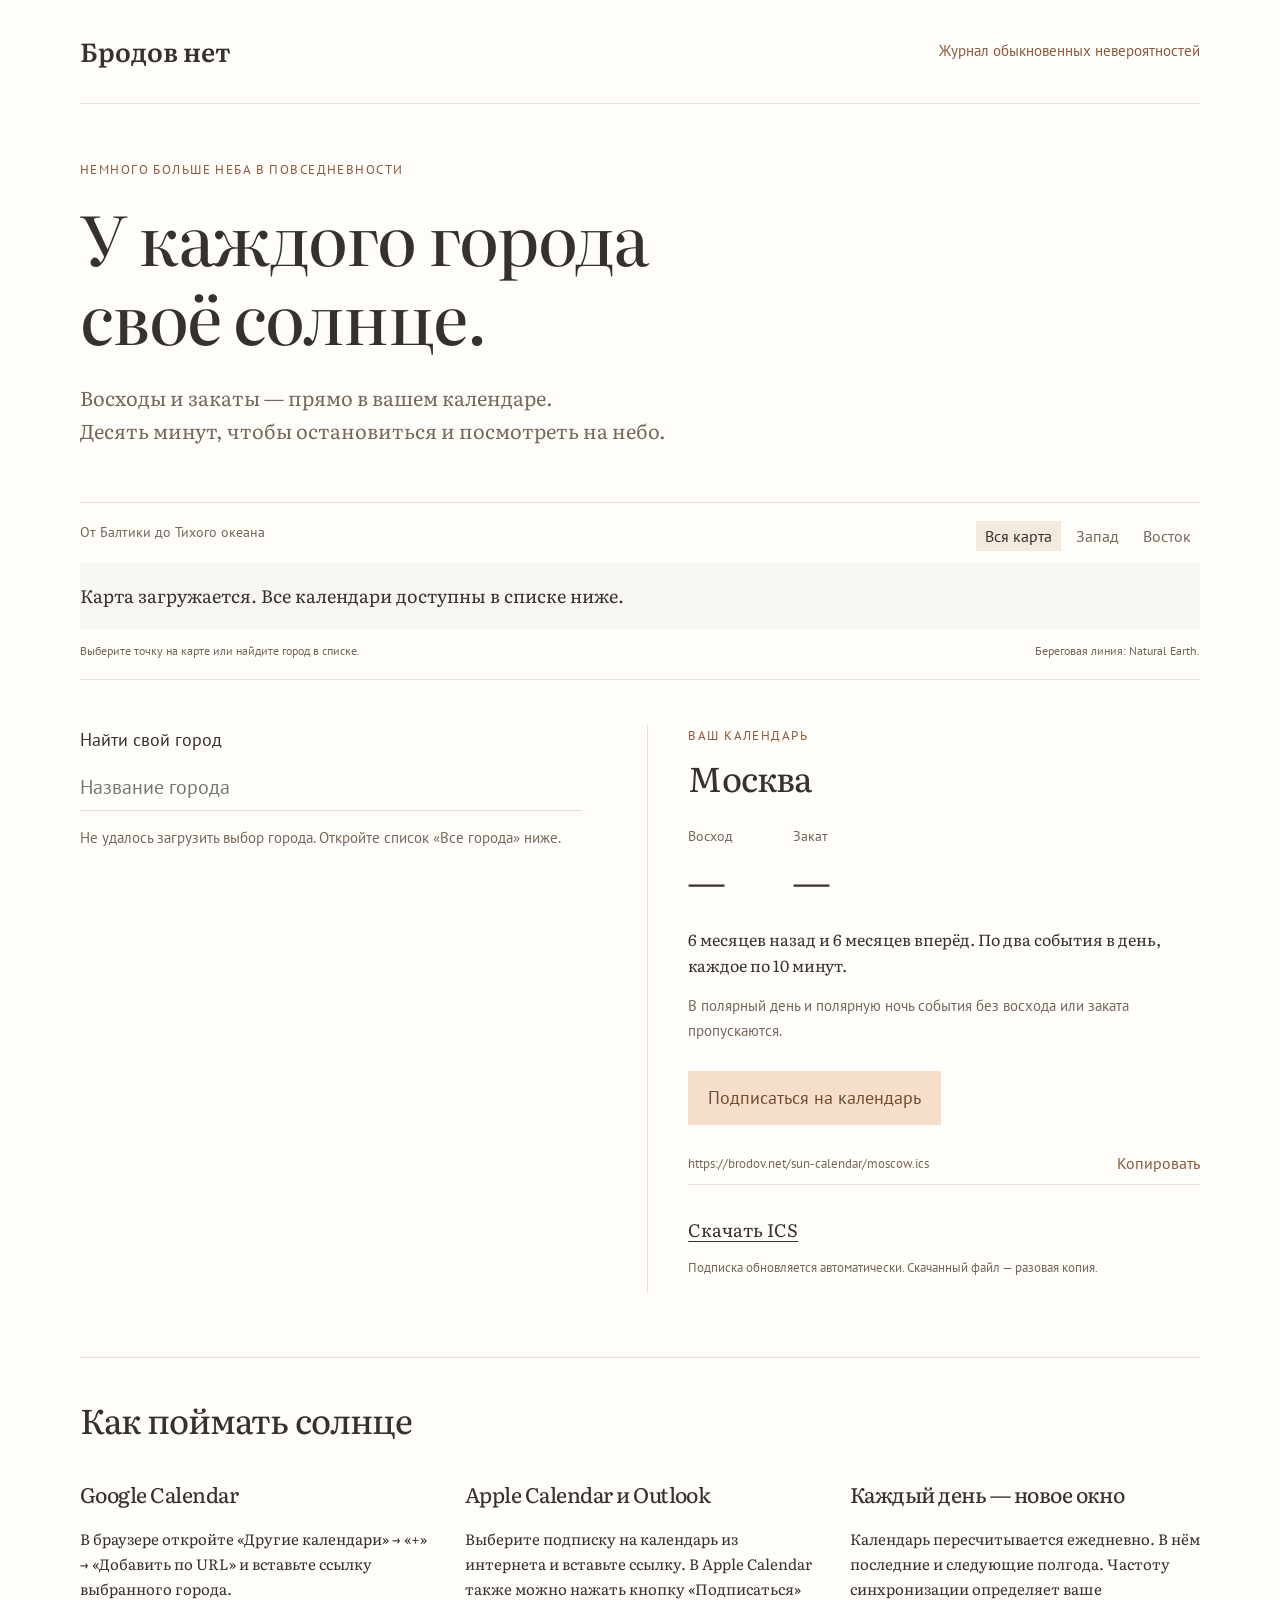
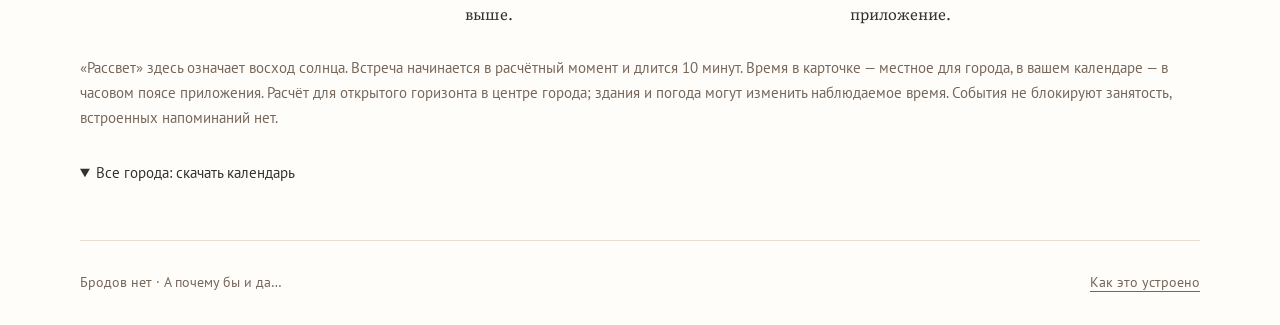
==== web/index.html @ de48b064 "Support unindexed site previews and PNG social cards" ====
<!doctype html>
<html lang="ru">
<head>
<meta charset="utf-8"><meta name="viewport" content="width=device-width,initial-scale=1">
<title>Восходы и закаты — Бродов нет</title>
<meta name="description" content="Календари восходов и закатов для городов России. Выберите город на карте и добавьте события по 10 минут в свой календарь.">
<link rel="canonical" href="https://brodov.net/sun-calendar/">
<meta property="og:title" content="Восходы и закаты — Бродов нет"><meta property="og:description" content="Солнце в вашем календаре: 6 месяцев назад и 6 вперёд."><meta property="og:url" content="https://brodov.net/sun-calendar/"><meta property="og:image" content="https://brodov.net/sun-calendar/social.png"><meta name="twitter:card" content="summary"><meta name="twitter:image" content="https://brodov.net/sun-calendar/social.png">
<link rel="stylesheet" href="style.css"><script src="app.js" defer></script>
</head>
<body><a class="skip" href="#cities">К выбору города</a><div class="page">
<header><a class="brand" href="https://brodov.net/">Бродов нет</a><span>Журнал обыкновенных невероятностей</span></header>
<main><section class="intro"><div class="eyebrow">Немного больше неба в повседневности</div><h1>У каждого города<br>своё солнце.</h1><p>Восходы и закаты — прямо в вашем календаре.<br>Десять минут, чтобы остановиться и посмотреть на небо.</p></section>
<section class="atlas" aria-label="Выбор города на карте"><div class="map-heading"><span>От Балтики до Тихого океана</span><div class="map-tabs" role="group" aria-label="Область карты"><button data-view="all" aria-pressed="true">Вся карта</button><button data-view="west" aria-pressed="false">Запад</button><button data-view="east" aria-pressed="false">Восток</button></div></div><div id="map" class="map"><p>Карта загружается. Все календари доступны в списке ниже.</p></div><p class="map-note">Выберите точку на карте или найдите город в списке. <span>Береговая линия: Natural Earth.</span></p></section>
<div class="workspace"><section id="cities" class="cities"><label for="search">Найти свой город</label><input id="search" type="search" placeholder="Название города" autocomplete="off"><p id="count" class="muted">Городов: {{CITY_COUNT}}</p><div id="city-list" class="city-list" role="group" aria-label="Города"></div><p id="empty" hidden>Такого города пока нет. Попробуйте другое название.</p></section>
<section class="selection" aria-labelledby="city-title"><div class="eyebrow">Ваш календарь</div><h2 id="city-title">Москва</h2><p id="timezone" class="muted"></p><div class="sun-times"><div><span>Восход</span><strong id="rise">—</strong></div><div><span>Закат</span><strong id="set">—</strong></div></div><p id="today" class="muted"></p><p id="period">6 месяцев назад и 6 месяцев вперёд. По два события в день, каждое по 10 минут.</p><p id="polar" class="muted">В полярный день и полярную ночь события без восхода или заката пропускаются.</p><a id="subscribe" class="primary" href="webcal://brodov.net/sun-calendar/moscow.ics">Подписаться на календарь</a><div class="url-row"><label class="sr-only" for="calendar-url">Ссылка на календарь</label><input id="calendar-url" readonly value="https://brodov.net/sun-calendar/moscow.ics"><button id="copy" type="button">Копировать</button></div><p id="copy-status" role="status"></p><a id="download" href="moscow.ics" download>Скачать ICS</a><p class="muted small">Подписка обновляется автоматически. Скачанный файл — разовая копия.</p></section></div>
<section class="details"><h2>Как поймать солнце</h2><div class="instructions"><div><h3>Google Calendar</h3><p>В браузере откройте «Другие календари» → «+» → «Добавить по URL» и вставьте ссылку выбранного города.</p></div><div><h3>Apple Calendar и Outlook</h3><p>Выберите подписку на календарь из интернета и вставьте ссылку. В Apple Calendar также можно нажать кнопку «Подписаться» выше.</p></div><div><h3>Каждый день — новое окно</h3><p>Календарь пересчитывается ежедневно. В нём последние и следующие полгода. Частоту синхронизации определяет ваше приложение.</p></div></div><p class="muted">«Рассвет» здесь означает восход солнца. Встреча начинается в расчётный момент и длится 10 минут. Время в карточке — местное для города, в вашем календаре — в часовом поясе приложения. Расчёт для открытого горизонта в центре города; здания и погода могут изменить наблюдаемое время. События не блокируют занятость, встроенных напоминаний нет.</p></section>
<details class="all-links"><summary>Все города: скачать календарь</summary><ul><!-- CITY_LINKS --></ul></details>
</main><footer><span>Бродов нет · А почему бы и да…</span><a href="https://github.com/samael500/sun-calendar">Как это устроено</a></footer></div></body></html>
---- web/style.css ----
@font-face{font-family:Literata;src:url('fonts/literata.woff2') format('woff2');font-weight:200 900;font-display:swap}@font-face{font-family:'PT Sans';src:url('fonts/pt-sans.woff2') format('woff2');font-display:swap}
:root{--paper:#fffdf9;--ink:#35312f;--muted:#77675b;--line:#e9ded3;--accent:#8b593d}*{box-sizing:border-box}body{margin:0;background:var(--paper);color:var(--ink);font:18px/1.65 Literata,Georgia,serif}a{color:inherit;text-underline-offset:4px}button,input{font:16px 'PT Sans',sans-serif}button,a,input{touch-action:manipulation}button{cursor:pointer}a:focus-visible,button:focus-visible,input:focus-visible,[tabindex]:focus-visible{outline:2px solid var(--accent);outline-offset:4px}.page{max-width:1200px;margin:auto;padding:0 40px}header,footer{display:flex;justify-content:space-between;align-items:center;gap:16px;padding:30px 0;border-bottom:1px solid var(--line)}header span,footer,.eyebrow,.muted,.map-heading,.map-note,label,.city-list,.sun-times,.primary,.url-row,.small,.all-links{font-family:'PT Sans',sans-serif}.brand{text-decoration:none;font-size:26px;font-weight:600}header span{color:var(--accent);font-size:15px}.intro{padding:55px 0 35px}.eyebrow{font-size:13px;letter-spacing:.11em;text-transform:uppercase;color:var(--accent)}h1,h2,h3{font-weight:450;line-height:1.16;letter-spacing:-.025em}h1{font-size:clamp(40px,6vw,68px);margin:18px 0 25px}h2{font-size:34px;margin:12px 0 22px}h3{font-size:21px}.intro p{color:var(--muted);font-size:20px}.atlas{border-top:1px solid var(--line);border-bottom:1px solid var(--line);padding:18px 0}.map-heading{display:flex;justify-content:space-between;gap:15px;color:var(--muted);font-size:14px}.map-tabs{display:flex;gap:6px}.map-tabs button{border:0;background:transparent;padding:5px 9px;color:var(--muted)}.map-tabs button[aria-pressed=true]{background:#f4e9df;color:var(--ink)}.map{margin:12px 0;overflow:hidden;background:#f8f6f0}.map svg{display:block;width:100%;height:auto;max-height:430px}.land{fill:#e9e4d9;stroke:#d2c8ba;stroke-width:.6;vector-effect:non-scaling-stroke}.marker{cursor:pointer}.marker .hit{fill:transparent;stroke:none}.marker .dot{fill:#9f7657;stroke:var(--paper);stroke-width:1.5;vector-effect:non-scaling-stroke}.marker[aria-pressed=true] .dot{fill:#563921;stroke:#dcae79;stroke-width:3}.marker:hover .dot,.marker:focus .dot{fill:#35312f}.map-label{font:12px 'PT Sans',sans-serif;fill:#65584d;paint-order:stroke;stroke:#f8f6f0;stroke-width:3;pointer-events:none}.map-note{display:flex;justify-content:space-between;gap:12px;color:var(--muted);font-size:12px;margin:8px 0 0}.workspace{display:grid;grid-template-columns:1fr 1.1fr;gap:65px;margin:45px 0 65px}.cities label{display:block;margin-bottom:10px}.cities input{background:transparent;border:0;border-bottom:1px solid var(--line);padding:10px 0;width:100%;font-size:20px}.muted{color:var(--muted);font-size:15px}.city-list{max-height:385px;overflow:auto;display:grid;grid-template-columns:1fr 1fr;align-content:start;gap:2px 10px;padding:5px}.city-list button{text-align:left;border:0;background:transparent;padding:9px;color:var(--ink);min-height:42px}.city-list button[aria-pressed=true]{background:#f4e9df;color:#714a32}.selection{border-left:1px solid var(--line);padding-left:40px}.sun-times{display:flex;gap:60px;margin:28px 0 10px}.sun-times span{display:block;color:var(--muted);font-size:14px}.sun-times strong{font-family:Literata,serif;font-size:37px;font-weight:450}#period{font-size:16px}.primary{display:inline-block;background:#f6dfca;color:#714a32;padding:12px 20px;text-decoration:none;margin:12px 0 18px}.url-row{display:flex;border-bottom:1px solid var(--line);gap:8px}.url-row input{width:0;flex:1;border:0;background:transparent;color:var(--muted);font-size:13px;padding:12px 0}.url-row button{background:transparent;border:0;color:var(--accent);padding:8px 0}#copy-status{font:13px 'PT Sans',sans-serif;color:var(--accent);min-height:18px;margin:6px 0}.small{font-size:13px}.details{border-top:1px solid var(--line);padding-top:30px}.instructions{display:grid;grid-template-columns:repeat(3,1fr);gap:35px;font-size:15px}.all-links{margin-top:30px;font-size:15px}.all-links ul{columns:3;padding-left:22px}footer{border-top:1px solid var(--line);border-bottom:0;margin-top:40px;color:var(--muted);font-size:14px}.sr-only,.skip:not(:focus){position:absolute;width:1px;height:1px;padding:0;margin:-1px;overflow:hidden;clip:rect(0,0,0,0);white-space:nowrap}.skip:focus{position:absolute;background:var(--paper);z-index:2}button:hover{color:var(--accent)}[hidden]{display:none!important}@media(max-width:700px){.page{padding:0 22px}header{flex-wrap:wrap;padding:23px 0}header span{font-size:12px}.intro{padding:35px 0 20px}.intro p{font-size:17px}.map-heading,.map-note{flex-direction:column;gap:5px}.workspace{grid-template-columns:1fr;gap:35px;margin-top:30px}.city-list{max-height:210px}.selection{border-left:0;border-top:1px solid var(--line);padding:30px 0 0}.instructions{grid-template-columns:1fr;gap:0}.all-links ul{columns:2}footer{align-items:flex-start;flex-direction:column}.map svg{min-height:220px}.sun-times{gap:50px}}
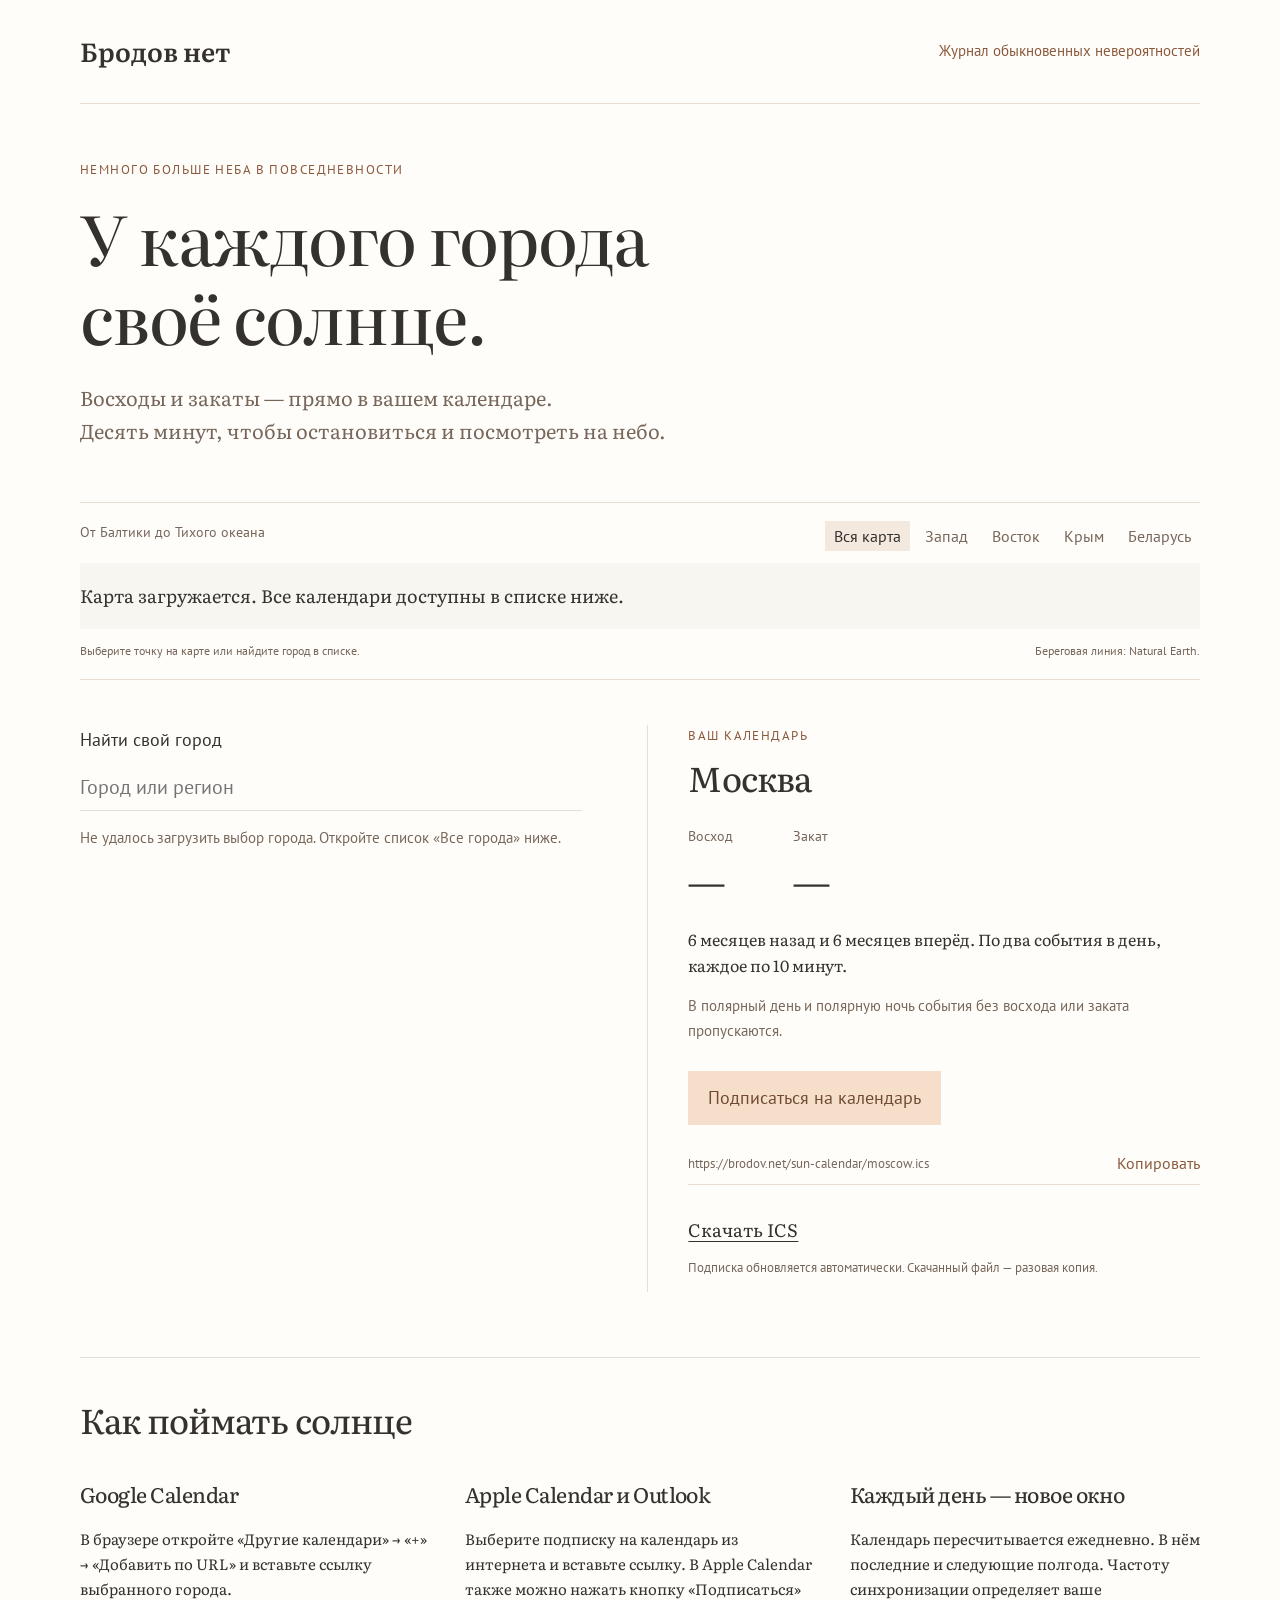
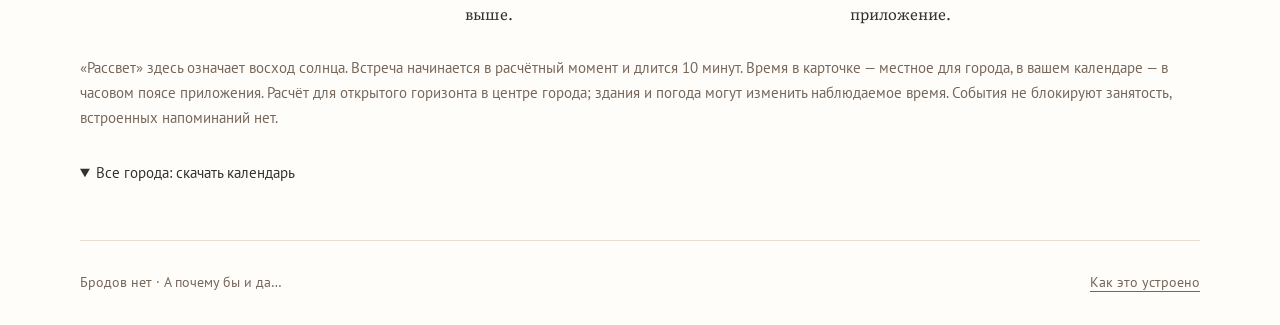
==== commit 1c93d13f: "Add Crimea, Donetsk and Belarus calendars with regional map views" ====
--- a/web/index.html
+++ b/web/index.html
@@ -3,7 +3,7 @@
 <head>
 <meta charset="utf-8"><meta name="viewport" content="width=device-width,initial-scale=1">
 <title>Восходы и закаты — Бродов нет</title>
-<meta name="description" content="Календари восходов и закатов для городов России. Выберите город на карте и добавьте события по 10 минут в свой календарь.">
+<meta name="description" content="Календари восходов и закатов для 74 городов. Выберите город на карте и добавьте события по 10 минут в свой календарь.">
 <link rel="canonical" href="https://brodov.net/sun-calendar/">
 <meta property="og:title" content="Восходы и закаты — Бродов нет"><meta property="og:description" content="Солнце в вашем календаре: 6 месяцев назад и 6 вперёд."><meta property="og:url" content="https://brodov.net/sun-calendar/"><meta property="og:image" content="https://brodov.net/sun-calendar/social.png"><meta name="twitter:card" content="summary"><meta name="twitter:image" content="https://brodov.net/sun-calendar/social.png">
 <link rel="stylesheet" href="style.css"><script src="app.js" defer></script>
@@ -11,8 +11,8 @@
 <body><a class="skip" href="#cities">К выбору города</a><div class="page">
 <header><a class="brand" href="https://brodov.net/">Бродов нет</a><span>Журнал обыкновенных невероятностей</span></header>
 <main><section class="intro"><div class="eyebrow">Немного больше неба в повседневности</div><h1>У каждого города<br>своё солнце.</h1><p>Восходы и закаты — прямо в вашем календаре.<br>Десять минут, чтобы остановиться и посмотреть на небо.</p></section>
-<section class="atlas" aria-label="Выбор города на карте"><div class="map-heading"><span>От Балтики до Тихого океана</span><div class="map-tabs" role="group" aria-label="Область карты"><button data-view="all" aria-pressed="true">Вся карта</button><button data-view="west" aria-pressed="false">Запад</button><button data-view="east" aria-pressed="false">Восток</button></div></div><div id="map" class="map"><p>Карта загружается. Все календари доступны в списке ниже.</p></div><p class="map-note">Выберите точку на карте или найдите город в списке. <span>Береговая линия: Natural Earth.</span></p></section>
-<div class="workspace"><section id="cities" class="cities"><label for="search">Найти свой город</label><input id="search" type="search" placeholder="Название города" autocomplete="off"><p id="count" class="muted">Городов: {{CITY_COUNT}}</p><div id="city-list" class="city-list" role="group" aria-label="Города"></div><p id="empty" hidden>Такого города пока нет. Попробуйте другое название.</p></section>
+<section class="atlas" aria-label="Выбор города на карте"><div class="map-heading"><span>От Балтики до Тихого океана</span><div class="map-tabs" role="group" aria-label="Область карты"><button data-view="all" aria-pressed="true">Вся карта</button><button data-view="west" aria-pressed="false">Запад</button><button data-view="east" aria-pressed="false">Восток</button><button data-view="crimea" aria-pressed="false">Крым</button><button data-view="belarus" aria-pressed="false">Беларусь</button></div></div><div id="map" class="map"><p>Карта загружается. Все календари доступны в списке ниже.</p></div><p class="map-note">Выберите точку на карте или найдите город в списке. <span>Береговая линия: Natural Earth.</span></p></section>
+<div class="workspace"><section id="cities" class="cities"><label for="search">Найти свой город</label><input id="search" type="search" placeholder="Город или регион" autocomplete="off"><p id="count" class="muted">Городов: {{CITY_COUNT}}</p><div id="city-list" class="city-list" role="group" aria-label="Города"></div><p id="empty" hidden>Такого города пока нет. Попробуйте другое название.</p></section>
 <section class="selection" aria-labelledby="city-title"><div class="eyebrow">Ваш календарь</div><h2 id="city-title">Москва</h2><p id="timezone" class="muted"></p><div class="sun-times"><div><span>Восход</span><strong id="rise">—</strong></div><div><span>Закат</span><strong id="set">—</strong></div></div><p id="today" class="muted"></p><p id="period">6 месяцев назад и 6 месяцев вперёд. По два события в день, каждое по 10 минут.</p><p id="polar" class="muted">В полярный день и полярную ночь события без восхода или заката пропускаются.</p><a id="subscribe" class="primary" href="webcal://brodov.net/sun-calendar/moscow.ics">Подписаться на календарь</a><div class="url-row"><label class="sr-only" for="calendar-url">Ссылка на календарь</label><input id="calendar-url" readonly value="https://brodov.net/sun-calendar/moscow.ics"><button id="copy" type="button">Копировать</button></div><p id="copy-status" role="status"></p><a id="download" href="moscow.ics" download>Скачать ICS</a><p class="muted small">Подписка обновляется автоматически. Скачанный файл — разовая копия.</p></section></div>
 <section class="details"><h2>Как поймать солнце</h2><div class="instructions"><div><h3>Google Calendar</h3><p>В браузере откройте «Другие календари» → «+» → «Добавить по URL» и вставьте ссылку выбранного города.</p></div><div><h3>Apple Calendar и Outlook</h3><p>Выберите подписку на календарь из интернета и вставьте ссылку. В Apple Calendar также можно нажать кнопку «Подписаться» выше.</p></div><div><h3>Каждый день — новое окно</h3><p>Календарь пересчитывается ежедневно. В нём последние и следующие полгода. Частоту синхронизации определяет ваше приложение.</p></div></div><p class="muted">«Рассвет» здесь означает восход солнца. Встреча начинается в расчётный момент и длится 10 минут. Время в карточке — местное для города, в вашем календаре — в часовом поясе приложения. Расчёт для открытого горизонта в центре города; здания и погода могут изменить наблюдаемое время. События не блокируют занятость, встроенных напоминаний нет.</p></section>
 <details class="all-links"><summary>Все города: скачать календарь</summary><ul><!-- CITY_LINKS --></ul></details>
--- a/web/style.css
+++ b/web/style.css
@@ -1,2 +1,2 @@
 @font-face{font-family:Literata;src:url('fonts/literata.woff2') format('woff2');font-weight:200 900;font-display:swap}@font-face{font-family:'PT Sans';src:url('fonts/pt-sans.woff2') format('woff2');font-display:swap}
-:root{--paper:#fffdf9;--ink:#35312f;--muted:#77675b;--line:#e9ded3;--accent:#8b593d}*{box-sizing:border-box}body{margin:0;background:var(--paper);color:var(--ink);font:18px/1.65 Literata,Georgia,serif}a{color:inherit;text-underline-offset:4px}button,input{font:16px 'PT Sans',sans-serif}button,a,input{touch-action:manipulation}button{cursor:pointer}a:focus-visible,button:focus-visible,input:focus-visible,[tabindex]:focus-visible{outline:2px solid var(--accent);outline-offset:4px}.page{max-width:1200px;margin:auto;padding:0 40px}header,footer{display:flex;justify-content:space-between;align-items:center;gap:16px;padding:30px 0;border-bottom:1px solid var(--line)}header span,footer,.eyebrow,.muted,.map-heading,.map-note,label,.city-list,.sun-times,.primary,.url-row,.small,.all-links{font-family:'PT Sans',sans-serif}.brand{text-decoration:none;font-size:26px;font-weight:600}header span{color:var(--accent);font-size:15px}.intro{padding:55px 0 35px}.eyebrow{font-size:13px;letter-spacing:.11em;text-transform:uppercase;color:var(--accent)}h1,h2,h3{font-weight:450;line-height:1.16;letter-spacing:-.025em}h1{font-size:clamp(40px,6vw,68px);margin:18px 0 25px}h2{font-size:34px;margin:12px 0 22px}h3{font-size:21px}.intro p{color:var(--muted);font-size:20px}.atlas{border-top:1px solid var(--line);border-bottom:1px solid var(--line);padding:18px 0}.map-heading{display:flex;justify-content:space-between;gap:15px;color:var(--muted);font-size:14px}.map-tabs{display:flex;gap:6px}.map-tabs button{border:0;background:transparent;padding:5px 9px;color:var(--muted)}.map-tabs button[aria-pressed=true]{background:#f4e9df;color:var(--ink)}.map{margin:12px 0;overflow:hidden;background:#f8f6f0}.map svg{display:block;width:100%;height:auto;max-height:430px}.land{fill:#e9e4d9;stroke:#d2c8ba;stroke-width:.6;vector-effect:non-scaling-stroke}.marker{cursor:pointer}.marker .hit{fill:transparent;stroke:none}.marker .dot{fill:#9f7657;stroke:var(--paper);stroke-width:1.5;vector-effect:non-scaling-stroke}.marker[aria-pressed=true] .dot{fill:#563921;stroke:#dcae79;stroke-width:3}.marker:hover .dot,.marker:focus .dot{fill:#35312f}.map-label{font:12px 'PT Sans',sans-serif;fill:#65584d;paint-order:stroke;stroke:#f8f6f0;stroke-width:3;pointer-events:none}.map-note{display:flex;justify-content:space-between;gap:12px;color:var(--muted);font-size:12px;margin:8px 0 0}.workspace{display:grid;grid-template-columns:1fr 1.1fr;gap:65px;margin:45px 0 65px}.cities label{display:block;margin-bottom:10px}.cities input{background:transparent;border:0;border-bottom:1px solid var(--line);padding:10px 0;width:100%;font-size:20px}.muted{color:var(--muted);font-size:15px}.city-list{max-height:385px;overflow:auto;display:grid;grid-template-columns:1fr 1fr;align-content:start;gap:2px 10px;padding:5px}.city-list button{text-align:left;border:0;background:transparent;padding:9px;color:var(--ink);min-height:42px}.city-list button[aria-pressed=true]{background:#f4e9df;color:#714a32}.selection{border-left:1px solid var(--line);padding-left:40px}.sun-times{display:flex;gap:60px;margin:28px 0 10px}.sun-times span{display:block;color:var(--muted);font-size:14px}.sun-times strong{font-family:Literata,serif;font-size:37px;font-weight:450}#period{font-size:16px}.primary{display:inline-block;background:#f6dfca;color:#714a32;padding:12px 20px;text-decoration:none;margin:12px 0 18px}.url-row{display:flex;border-bottom:1px solid var(--line);gap:8px}.url-row input{width:0;flex:1;border:0;background:transparent;color:var(--muted);font-size:13px;padding:12px 0}.url-row button{background:transparent;border:0;color:var(--accent);padding:8px 0}#copy-status{font:13px 'PT Sans',sans-serif;color:var(--accent);min-height:18px;margin:6px 0}.small{font-size:13px}.details{border-top:1px solid var(--line);padding-top:30px}.instructions{display:grid;grid-template-columns:repeat(3,1fr);gap:35px;font-size:15px}.all-links{margin-top:30px;font-size:15px}.all-links ul{columns:3;padding-left:22px}footer{border-top:1px solid var(--line);border-bottom:0;margin-top:40px;color:var(--muted);font-size:14px}.sr-only,.skip:not(:focus){position:absolute;width:1px;height:1px;padding:0;margin:-1px;overflow:hidden;clip:rect(0,0,0,0);white-space:nowrap}.skip:focus{position:absolute;background:var(--paper);z-index:2}button:hover{color:var(--accent)}[hidden]{display:none!important}@media(max-width:700px){.page{padding:0 22px}header{flex-wrap:wrap;padding:23px 0}header span{font-size:12px}.intro{padding:35px 0 20px}.intro p{font-size:17px}.map-heading,.map-note{flex-direction:column;gap:5px}.workspace{grid-template-columns:1fr;gap:35px;margin-top:30px}.city-list{max-height:210px}.selection{border-left:0;border-top:1px solid var(--line);padding:30px 0 0}.instructions{grid-template-columns:1fr;gap:0}.all-links ul{columns:2}footer{align-items:flex-start;flex-direction:column}.map svg{min-height:220px}.sun-times{gap:50px}}
+:root{--paper:#fffdf9;--ink:#35312f;--muted:#77675b;--line:#e9ded3;--accent:#8b593d}*{box-sizing:border-box}body{margin:0;background:var(--paper);color:var(--ink);font:18px/1.65 Literata,Georgia,serif}a{color:inherit;text-underline-offset:4px}button,input{font:16px 'PT Sans',sans-serif}button,a,input{touch-action:manipulation}button{cursor:pointer}a:focus-visible,button:focus-visible,input:focus-visible,[tabindex]:focus-visible{outline:2px solid var(--accent);outline-offset:4px}.page{max-width:1200px;margin:auto;padding:0 40px}header,footer{display:flex;justify-content:space-between;align-items:center;gap:16px;padding:30px 0;border-bottom:1px solid var(--line)}header span,footer,.eyebrow,.muted,.map-heading,.map-note,label,.city-list,.sun-times,.primary,.url-row,.small,.all-links{font-family:'PT Sans',sans-serif}.brand{text-decoration:none;font-size:26px;font-weight:600}header span{color:var(--accent);font-size:15px}.intro{padding:55px 0 35px}.eyebrow{font-size:13px;letter-spacing:.11em;text-transform:uppercase;color:var(--accent)}h1,h2,h3{font-weight:450;line-height:1.16;letter-spacing:-.025em}h1{font-size:clamp(40px,6vw,68px);margin:18px 0 25px}h2{font-size:34px;margin:12px 0 22px}h3{font-size:21px}.intro p{color:var(--muted);font-size:20px}.atlas{border-top:1px solid var(--line);border-bottom:1px solid var(--line);padding:18px 0}.map-heading{display:flex;justify-content:space-between;gap:15px;color:var(--muted);font-size:14px}.map-tabs{display:flex;flex-wrap:wrap;gap:6px}.map-tabs button{border:0;background:transparent;padding:5px 9px;color:var(--muted)}.map-tabs button[aria-pressed=true]{background:#f4e9df;color:var(--ink)}.map{margin:12px 0;overflow:hidden;background:#f8f6f0}.map svg{display:block;width:100%;height:auto;max-height:430px}.land{fill:#e9e4d9;stroke:#d2c8ba;stroke-width:.6;vector-effect:non-scaling-stroke}.marker{cursor:pointer}.marker .hit{fill:transparent;stroke:none}.marker .dot{fill:#9f7657;stroke:var(--paper);stroke-width:1.5;vector-effect:non-scaling-stroke}.marker[aria-pressed=true] .dot{fill:#563921;stroke:#dcae79;stroke-width:3}.marker:hover .dot,.marker:focus .dot{fill:#35312f}.map-label{font:12px 'PT Sans',sans-serif;fill:#65584d;paint-order:stroke;stroke:#f8f6f0;stroke-width:3;pointer-events:none}.map-note{display:flex;justify-content:space-between;gap:12px;color:var(--muted);font-size:12px;margin:8px 0 0}.workspace{display:grid;grid-template-columns:1fr 1.1fr;gap:65px;margin:45px 0 65px}.cities label{display:block;margin-bottom:10px}.cities input{background:transparent;border:0;border-bottom:1px solid var(--line);padding:10px 0;width:100%;font-size:20px}.muted{color:var(--muted);font-size:15px}.city-list{max-height:385px;overflow:auto;display:grid;grid-template-columns:1fr 1fr;align-content:start;gap:2px 10px;padding:5px}.city-list button{text-align:left;border:0;background:transparent;padding:9px;color:var(--ink);min-height:42px}.city-list button[aria-pressed=true]{background:#f4e9df;color:#714a32}.selection{border-left:1px solid var(--line);padding-left:40px}.sun-times{display:flex;gap:60px;margin:28px 0 10px}.sun-times span{display:block;color:var(--muted);font-size:14px}.sun-times strong{font-family:Literata,serif;font-size:37px;font-weight:450}#period{font-size:16px}.primary{display:inline-block;background:#f6dfca;color:#714a32;padding:12px 20px;text-decoration:none;margin:12px 0 18px}.url-row{display:flex;border-bottom:1px solid var(--line);gap:8px}.url-row input{width:0;flex:1;border:0;background:transparent;color:var(--muted);font-size:13px;padding:12px 0}.url-row button{background:transparent;border:0;color:var(--accent);padding:8px 0}#copy-status{font:13px 'PT Sans',sans-serif;color:var(--accent);min-height:18px;margin:6px 0}.small{font-size:13px}.details{border-top:1px solid var(--line);padding-top:30px}.instructions{display:grid;grid-template-columns:repeat(3,1fr);gap:35px;font-size:15px}.all-links{margin-top:30px;font-size:15px}.all-links ul{columns:3;padding-left:22px}footer{border-top:1px solid var(--line);border-bottom:0;margin-top:40px;color:var(--muted);font-size:14px}.sr-only,.skip:not(:focus){position:absolute;width:1px;height:1px;padding:0;margin:-1px;overflow:hidden;clip:rect(0,0,0,0);white-space:nowrap}.skip:focus{position:absolute;background:var(--paper);z-index:2}button:hover{color:var(--accent)}[hidden]{display:none!important}@media(max-width:700px){.page{padding:0 22px}header{flex-wrap:wrap;padding:23px 0}header span{font-size:12px}.intro{padding:35px 0 20px}.intro p{font-size:17px}.map-heading,.map-note{flex-direction:column;gap:5px}.workspace{grid-template-columns:1fr;gap:35px;margin-top:30px}.city-list{max-height:210px}.selection{border-left:0;border-top:1px solid var(--line);padding:30px 0 0}.instructions{grid-template-columns:1fr;gap:0}.all-links ul{columns:2}footer{align-items:flex-start;flex-direction:column}.map svg{min-height:220px}.sun-times{gap:50px}}
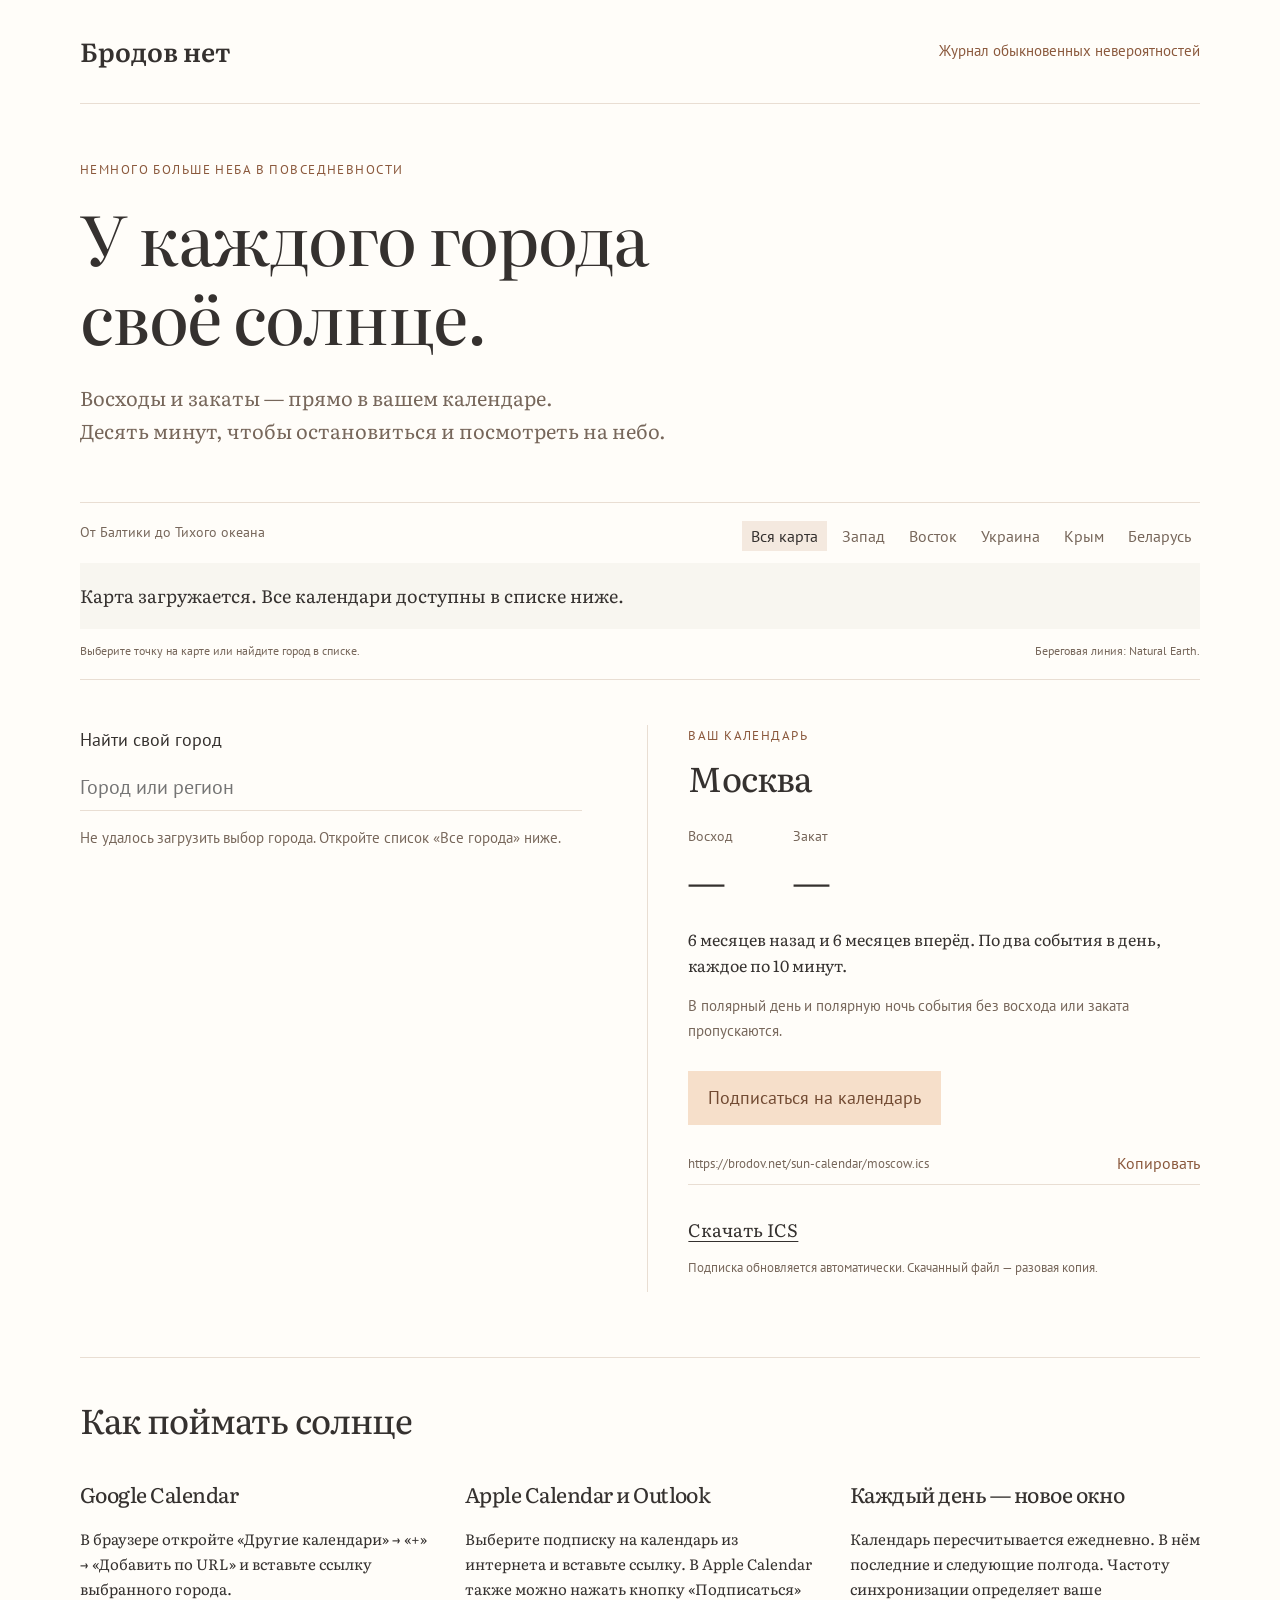
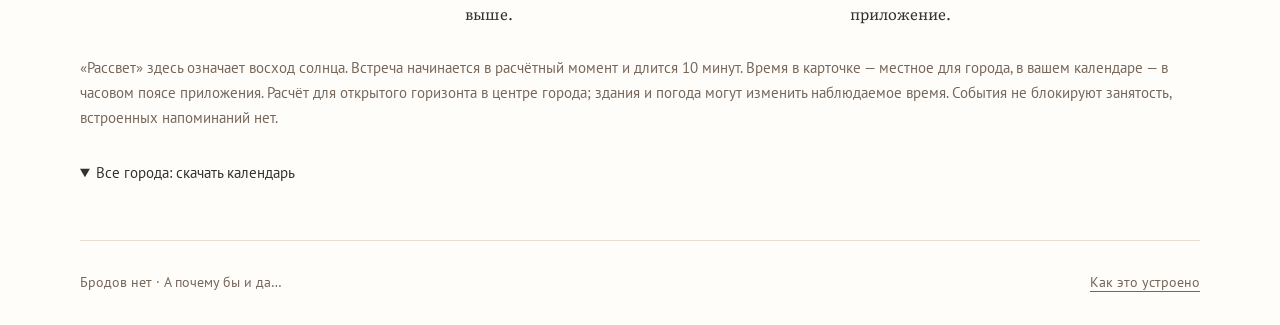
==== commit b8dcbdd8: "Cover Ukrainian regional centers and major cities with calendar subscriptions" ====
--- a/web/index.html
+++ b/web/index.html
@@ -3,7 +3,7 @@
 <head>
 <meta charset="utf-8"><meta name="viewport" content="width=device-width,initial-scale=1">
 <title>Восходы и закаты — Бродов нет</title>
-<meta name="description" content="Календари восходов и закатов для 74 городов. Выберите город на карте и добавьте события по 10 минут в свой календарь.">
+<meta name="description" content="Календари восходов и закатов для городов России, Украины и Беларуси. Выберите город на карте и добавьте события по 10 минут в свой календарь.">
 <link rel="canonical" href="https://brodov.net/sun-calendar/">
 <meta property="og:title" content="Восходы и закаты — Бродов нет"><meta property="og:description" content="Солнце в вашем календаре: 6 месяцев назад и 6 вперёд."><meta property="og:url" content="https://brodov.net/sun-calendar/"><meta property="og:image" content="https://brodov.net/sun-calendar/social.png"><meta name="twitter:card" content="summary"><meta name="twitter:image" content="https://brodov.net/sun-calendar/social.png">
 <link rel="stylesheet" href="style.css"><script src="app.js" defer></script>
@@ -11,7 +11,7 @@
 <body><a class="skip" href="#cities">К выбору города</a><div class="page">
 <header><a class="brand" href="https://brodov.net/">Бродов нет</a><span>Журнал обыкновенных невероятностей</span></header>
 <main><section class="intro"><div class="eyebrow">Немного больше неба в повседневности</div><h1>У каждого города<br>своё солнце.</h1><p>Восходы и закаты — прямо в вашем календаре.<br>Десять минут, чтобы остановиться и посмотреть на небо.</p></section>
-<section class="atlas" aria-label="Выбор города на карте"><div class="map-heading"><span>От Балтики до Тихого океана</span><div class="map-tabs" role="group" aria-label="Область карты"><button data-view="all" aria-pressed="true">Вся карта</button><button data-view="west" aria-pressed="false">Запад</button><button data-view="east" aria-pressed="false">Восток</button><button data-view="crimea" aria-pressed="false">Крым</button><button data-view="belarus" aria-pressed="false">Беларусь</button></div></div><div id="map" class="map"><p>Карта загружается. Все календари доступны в списке ниже.</p></div><p class="map-note">Выберите точку на карте или найдите город в списке. <span>Береговая линия: Natural Earth.</span></p></section>
+<section class="atlas" aria-label="Выбор города на карте"><div class="map-heading"><span>От Балтики до Тихого океана</span><div class="map-tabs" role="group" aria-label="Область карты"><button data-view="all" aria-pressed="true">Вся карта</button><button data-view="west" aria-pressed="false">Запад</button><button data-view="east" aria-pressed="false">Восток</button><button data-view="ukraine" aria-pressed="false">Украина</button><button data-view="crimea" aria-pressed="false">Крым</button><button data-view="belarus" aria-pressed="false">Беларусь</button></div></div><div id="map" class="map"><p>Карта загружается. Все календари доступны в списке ниже.</p></div><p class="map-note">Выберите точку на карте или найдите город в списке. <span>Береговая линия: Natural Earth.</span></p></section>
 <div class="workspace"><section id="cities" class="cities"><label for="search">Найти свой город</label><input id="search" type="search" placeholder="Город или регион" autocomplete="off"><p id="count" class="muted">Городов: {{CITY_COUNT}}</p><div id="city-list" class="city-list" role="group" aria-label="Города"></div><p id="empty" hidden>Такого города пока нет. Попробуйте другое название.</p></section>
 <section class="selection" aria-labelledby="city-title"><div class="eyebrow">Ваш календарь</div><h2 id="city-title">Москва</h2><p id="timezone" class="muted"></p><div class="sun-times"><div><span>Восход</span><strong id="rise">—</strong></div><div><span>Закат</span><strong id="set">—</strong></div></div><p id="today" class="muted"></p><p id="period">6 месяцев назад и 6 месяцев вперёд. По два события в день, каждое по 10 минут.</p><p id="polar" class="muted">В полярный день и полярную ночь события без восхода или заката пропускаются.</p><a id="subscribe" class="primary" href="webcal://brodov.net/sun-calendar/moscow.ics">Подписаться на календарь</a><div class="url-row"><label class="sr-only" for="calendar-url">Ссылка на календарь</label><input id="calendar-url" readonly value="https://brodov.net/sun-calendar/moscow.ics"><button id="copy" type="button">Копировать</button></div><p id="copy-status" role="status"></p><a id="download" href="moscow.ics" download>Скачать ICS</a><p class="muted small">Подписка обновляется автоматически. Скачанный файл — разовая копия.</p></section></div>
 <section class="details"><h2>Как поймать солнце</h2><div class="instructions"><div><h3>Google Calendar</h3><p>В браузере откройте «Другие календари» → «+» → «Добавить по URL» и вставьте ссылку выбранного города.</p></div><div><h3>Apple Calendar и Outlook</h3><p>Выберите подписку на календарь из интернета и вставьте ссылку. В Apple Calendar также можно нажать кнопку «Подписаться» выше.</p></div><div><h3>Каждый день — новое окно</h3><p>Календарь пересчитывается ежедневно. В нём последние и следующие полгода. Частоту синхронизации определяет ваше приложение.</p></div></div><p class="muted">«Рассвет» здесь означает восход солнца. Встреча начинается в расчётный момент и длится 10 минут. Время в карточке — местное для города, в вашем календаре — в часовом поясе приложения. Расчёт для открытого горизонта в центре города; здания и погода могут изменить наблюдаемое время. События не блокируют занятость, встроенных напоминаний нет.</p></section>
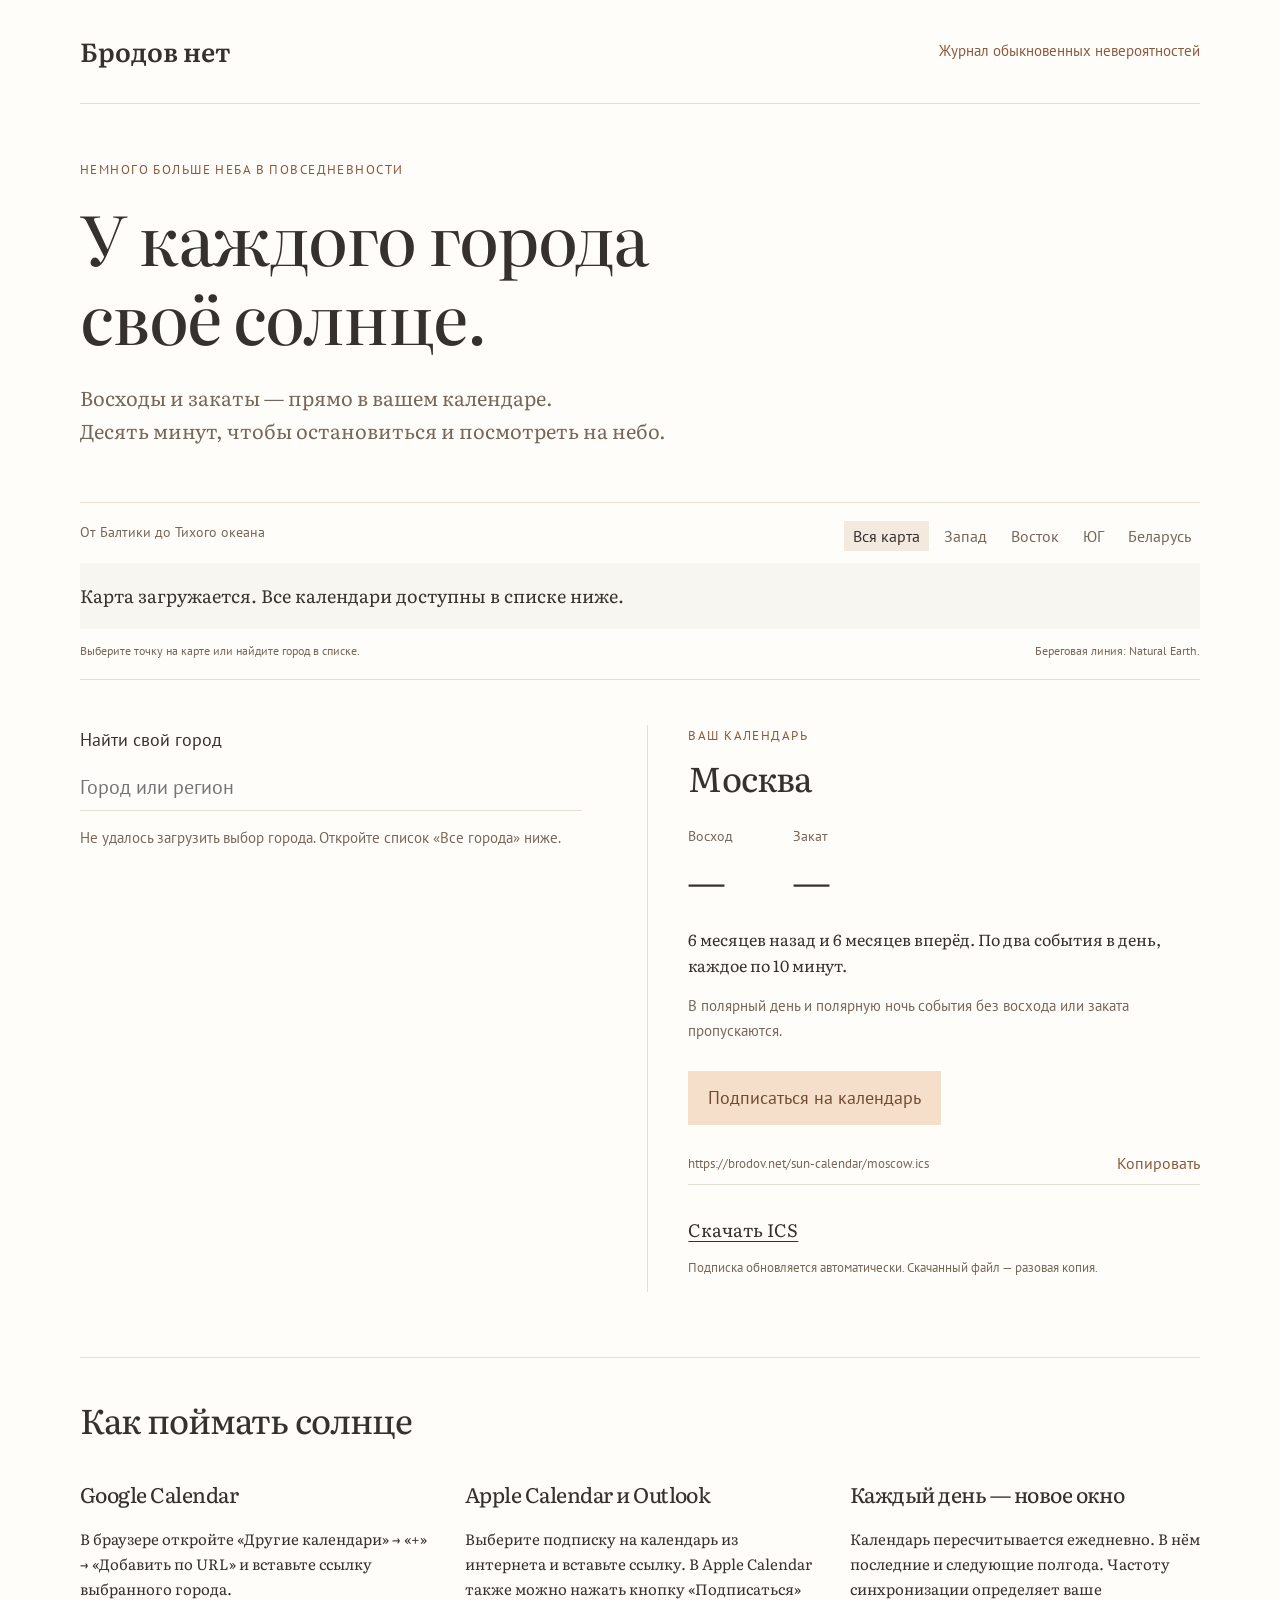
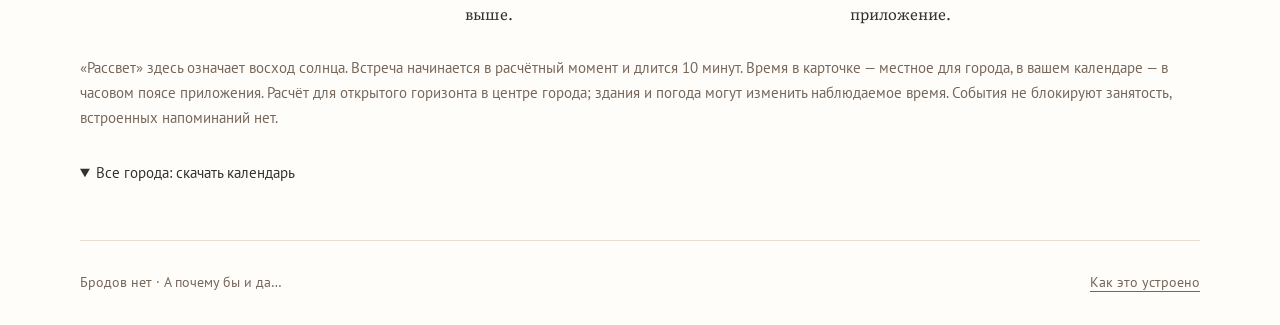
==== commit d8be9c26: "Combine Ukraine and Crimea map regions under ЮГ" ====
--- a/web/index.html
+++ b/web/index.html
@@ -11,7 +11,7 @@
 <body><a class="skip" href="#cities">К выбору города</a><div class="page">
 <header><a class="brand" href="https://brodov.net/">Бродов нет</a><span>Журнал обыкновенных невероятностей</span></header>
 <main><section class="intro"><div class="eyebrow">Немного больше неба в повседневности</div><h1>У каждого города<br>своё солнце.</h1><p>Восходы и закаты — прямо в вашем календаре.<br>Десять минут, чтобы остановиться и посмотреть на небо.</p></section>
-<section class="atlas" aria-label="Выбор города на карте"><div class="map-heading"><span>От Балтики до Тихого океана</span><div class="map-tabs" role="group" aria-label="Область карты"><button data-view="all" aria-pressed="true">Вся карта</button><button data-view="west" aria-pressed="false">Запад</button><button data-view="east" aria-pressed="false">Восток</button><button data-view="ukraine" aria-pressed="false">Украина</button><button data-view="crimea" aria-pressed="false">Крым</button><button data-view="belarus" aria-pressed="false">Беларусь</button></div></div><div id="map" class="map"><p>Карта загружается. Все календари доступны в списке ниже.</p></div><p class="map-note">Выберите точку на карте или найдите город в списке. <span>Береговая линия: Natural Earth.</span></p></section>
+<section class="atlas" aria-label="Выбор города на карте"><div class="map-heading"><span>От Балтики до Тихого океана</span><div class="map-tabs" role="group" aria-label="Область карты"><button data-view="all" aria-pressed="true">Вся карта</button><button data-view="west" aria-pressed="false">Запад</button><button data-view="east" aria-pressed="false">Восток</button><button data-view="south" aria-pressed="false">ЮГ</button><button data-view="belarus" aria-pressed="false">Беларусь</button></div></div><div id="map" class="map"><p>Карта загружается. Все календари доступны в списке ниже.</p></div><p class="map-note">Выберите точку на карте или найдите город в списке. <span>Береговая линия: Natural Earth.</span></p></section>
 <div class="workspace"><section id="cities" class="cities"><label for="search">Найти свой город</label><input id="search" type="search" placeholder="Город или регион" autocomplete="off"><p id="count" class="muted">Городов: {{CITY_COUNT}}</p><div id="city-list" class="city-list" role="group" aria-label="Города"></div><p id="empty" hidden>Такого города пока нет. Попробуйте другое название.</p></section>
 <section class="selection" aria-labelledby="city-title"><div class="eyebrow">Ваш календарь</div><h2 id="city-title">Москва</h2><p id="timezone" class="muted"></p><div class="sun-times"><div><span>Восход</span><strong id="rise">—</strong></div><div><span>Закат</span><strong id="set">—</strong></div></div><p id="today" class="muted"></p><p id="period">6 месяцев назад и 6 месяцев вперёд. По два события в день, каждое по 10 минут.</p><p id="polar" class="muted">В полярный день и полярную ночь события без восхода или заката пропускаются.</p><a id="subscribe" class="primary" href="webcal://brodov.net/sun-calendar/moscow.ics">Подписаться на календарь</a><div class="url-row"><label class="sr-only" for="calendar-url">Ссылка на календарь</label><input id="calendar-url" readonly value="https://brodov.net/sun-calendar/moscow.ics"><button id="copy" type="button">Копировать</button></div><p id="copy-status" role="status"></p><a id="download" href="moscow.ics" download>Скачать ICS</a><p class="muted small">Подписка обновляется автоматически. Скачанный файл — разовая копия.</p></section></div>
 <section class="details"><h2>Как поймать солнце</h2><div class="instructions"><div><h3>Google Calendar</h3><p>В браузере откройте «Другие календари» → «+» → «Добавить по URL» и вставьте ссылку выбранного города.</p></div><div><h3>Apple Calendar и Outlook</h3><p>Выберите подписку на календарь из интернета и вставьте ссылку. В Apple Calendar также можно нажать кнопку «Подписаться» выше.</p></div><div><h3>Каждый день — новое окно</h3><p>Календарь пересчитывается ежедневно. В нём последние и следующие полгода. Частоту синхронизации определяет ваше приложение.</p></div></div><p class="muted">«Рассвет» здесь означает восход солнца. Встреча начинается в расчётный момент и длится 10 минут. Время в карточке — местное для города, в вашем календаре — в часовом поясе приложения. Расчёт для открытого горизонта в центре города; здания и погода могут изменить наблюдаемое время. События не блокируют занятость, встроенных напоминаний нет.</p></section>
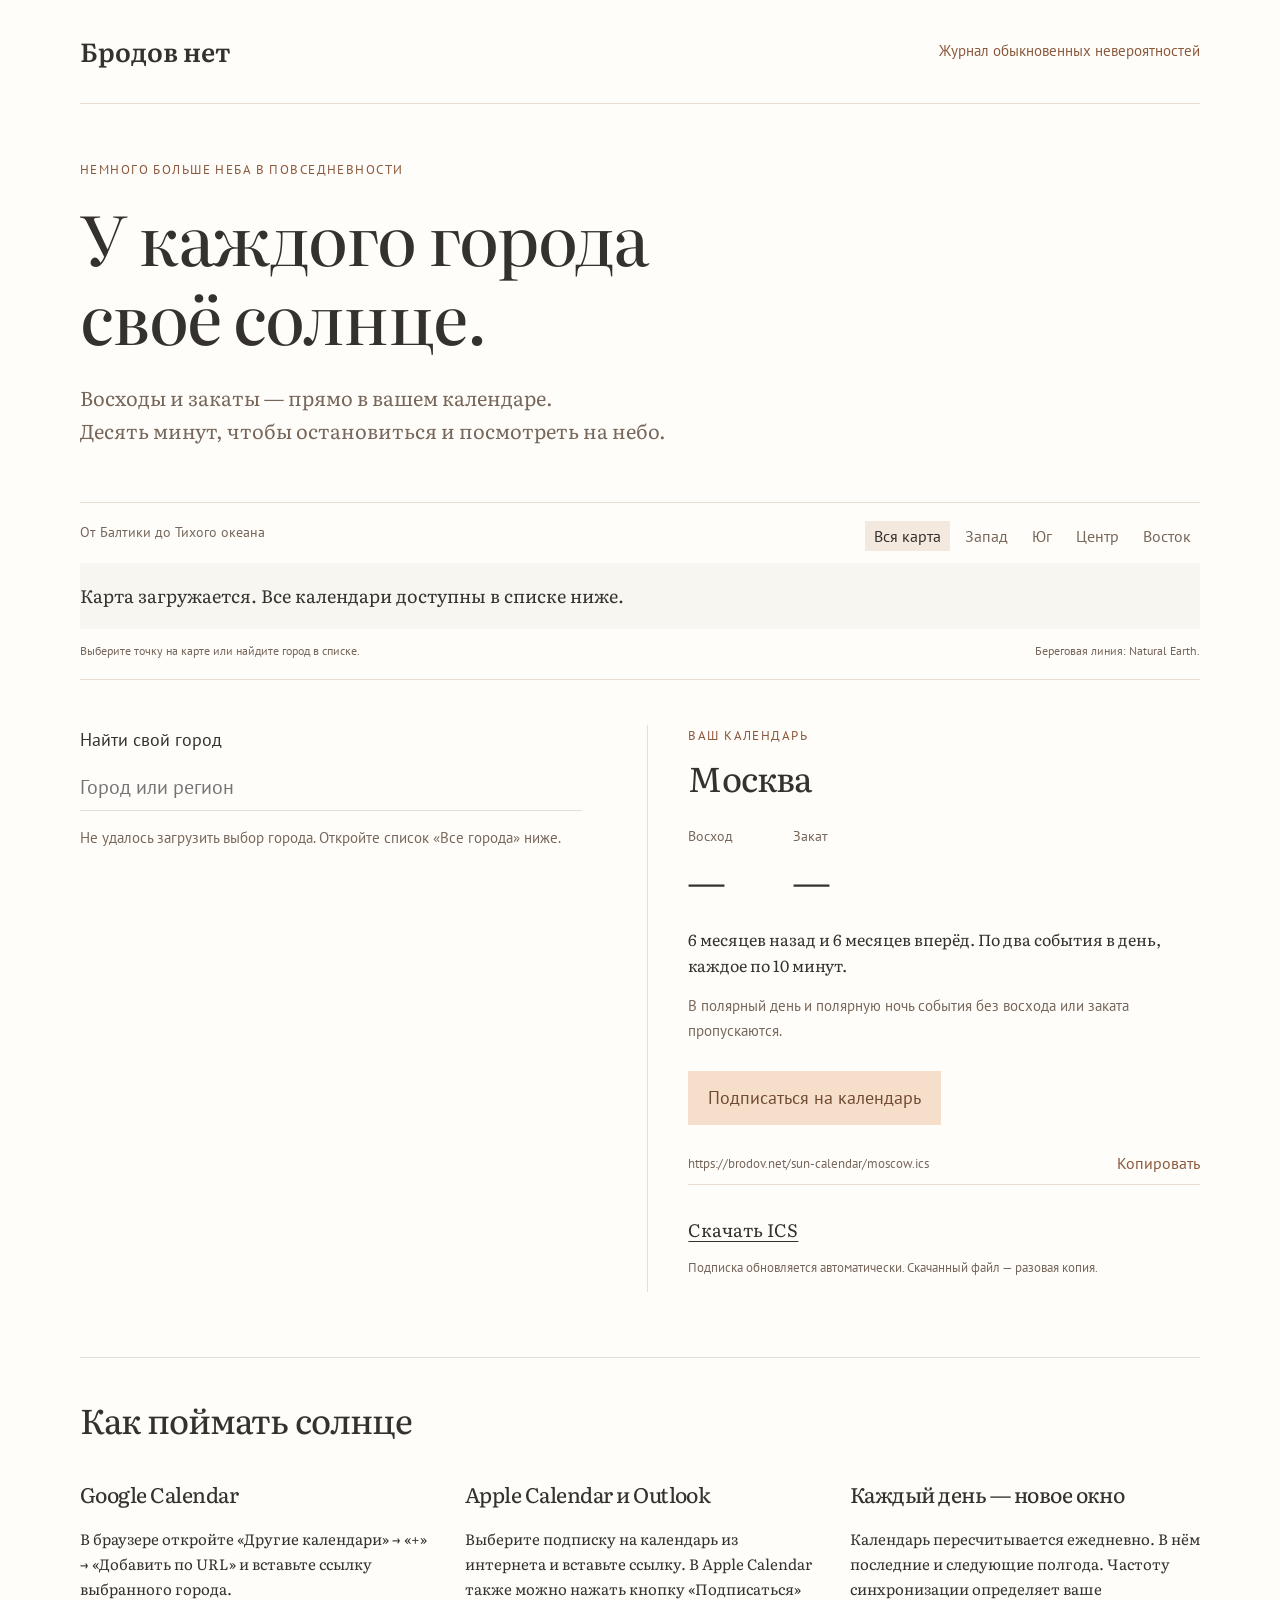
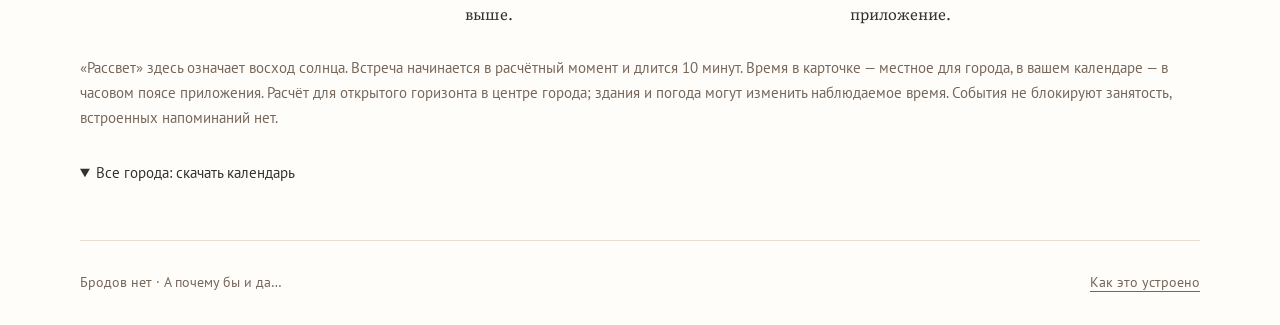
==== commit fc82fb35: "Define enlarged West, South, Center and East map areas" ====
--- a/web/index.html
+++ b/web/index.html
@@ -11,7 +11,7 @@
 <body><a class="skip" href="#cities">К выбору города</a><div class="page">
 <header><a class="brand" href="https://brodov.net/">Бродов нет</a><span>Журнал обыкновенных невероятностей</span></header>
 <main><section class="intro"><div class="eyebrow">Немного больше неба в повседневности</div><h1>У каждого города<br>своё солнце.</h1><p>Восходы и закаты — прямо в вашем календаре.<br>Десять минут, чтобы остановиться и посмотреть на небо.</p></section>
-<section class="atlas" aria-label="Выбор города на карте"><div class="map-heading"><span>От Балтики до Тихого океана</span><div class="map-tabs" role="group" aria-label="Область карты"><button data-view="all" aria-pressed="true">Вся карта</button><button data-view="west" aria-pressed="false">Запад</button><button data-view="east" aria-pressed="false">Восток</button><button data-view="south" aria-pressed="false">ЮГ</button><button data-view="belarus" aria-pressed="false">Беларусь</button></div></div><div id="map" class="map"><p>Карта загружается. Все календари доступны в списке ниже.</p></div><p class="map-note">Выберите точку на карте или найдите город в списке. <span>Береговая линия: Natural Earth.</span></p></section>
+<section class="atlas" aria-label="Выбор города на карте"><div class="map-heading"><span>От Балтики до Тихого океана</span><div class="map-tabs" role="group" aria-label="Область карты"><button data-view="all" aria-pressed="true">Вся карта</button><button data-view="west" aria-pressed="false">Запад</button><button data-view="south" aria-pressed="false">Юг</button><button data-view="center" aria-pressed="false">Центр</button><button data-view="east" aria-pressed="false">Восток</button></div></div><div id="map" class="map"><p>Карта загружается. Все календари доступны в списке ниже.</p></div><p class="map-note">Выберите точку на карте или найдите город в списке. <span>Береговая линия: Natural Earth.</span></p></section>
 <div class="workspace"><section id="cities" class="cities"><label for="search">Найти свой город</label><input id="search" type="search" placeholder="Город или регион" autocomplete="off"><p id="count" class="muted">Городов: {{CITY_COUNT}}</p><div id="city-list" class="city-list" role="group" aria-label="Города"></div><p id="empty" hidden>Такого города пока нет. Попробуйте другое название.</p></section>
 <section class="selection" aria-labelledby="city-title"><div class="eyebrow">Ваш календарь</div><h2 id="city-title">Москва</h2><p id="timezone" class="muted"></p><div class="sun-times"><div><span>Восход</span><strong id="rise">—</strong></div><div><span>Закат</span><strong id="set">—</strong></div></div><p id="today" class="muted"></p><p id="period">6 месяцев назад и 6 месяцев вперёд. По два события в день, каждое по 10 минут.</p><p id="polar" class="muted">В полярный день и полярную ночь события без восхода или заката пропускаются.</p><a id="subscribe" class="primary" href="webcal://brodov.net/sun-calendar/moscow.ics">Подписаться на календарь</a><div class="url-row"><label class="sr-only" for="calendar-url">Ссылка на календарь</label><input id="calendar-url" readonly value="https://brodov.net/sun-calendar/moscow.ics"><button id="copy" type="button">Копировать</button></div><p id="copy-status" role="status"></p><a id="download" href="moscow.ics" download>Скачать ICS</a><p class="muted small">Подписка обновляется автоматически. Скачанный файл — разовая копия.</p></section></div>
 <section class="details"><h2>Как поймать солнце</h2><div class="instructions"><div><h3>Google Calendar</h3><p>В браузере откройте «Другие календари» → «+» → «Добавить по URL» и вставьте ссылку выбранного города.</p></div><div><h3>Apple Calendar и Outlook</h3><p>Выберите подписку на календарь из интернета и вставьте ссылку. В Apple Calendar также можно нажать кнопку «Подписаться» выше.</p></div><div><h3>Каждый день — новое окно</h3><p>Календарь пересчитывается ежедневно. В нём последние и следующие полгода. Частоту синхронизации определяет ваше приложение.</p></div></div><p class="muted">«Рассвет» здесь означает восход солнца. Встреча начинается в расчётный момент и длится 10 минут. Время в карточке — местное для города, в вашем календаре — в часовом поясе приложения. Расчёт для открытого горизонта в центре города; здания и погода могут изменить наблюдаемое время. События не блокируют занятость, встроенных напоминаний нет.</p></section>
--- a/web/style.css
+++ b/web/style.css
@@ -1,2 +1,2 @@
 @font-face{font-family:Literata;src:url('fonts/literata.woff2') format('woff2');font-weight:200 900;font-display:swap}@font-face{font-family:'PT Sans';src:url('fonts/pt-sans.woff2') format('woff2');font-display:swap}
-:root{--paper:#fffdf9;--ink:#35312f;--muted:#77675b;--line:#e9ded3;--accent:#8b593d}*{box-sizing:border-box}body{margin:0;background:var(--paper);color:var(--ink);font:18px/1.65 Literata,Georgia,serif}a{color:inherit;text-underline-offset:4px}button,input{font:16px 'PT Sans',sans-serif}button,a,input{touch-action:manipulation}button{cursor:pointer}a:focus-visible,button:focus-visible,input:focus-visible,[tabindex]:focus-visible{outline:2px solid var(--accent);outline-offset:4px}.page{max-width:1200px;margin:auto;padding:0 40px}header,footer{display:flex;justify-content:space-between;align-items:center;gap:16px;padding:30px 0;border-bottom:1px solid var(--line)}header span,footer,.eyebrow,.muted,.map-heading,.map-note,label,.city-list,.sun-times,.primary,.url-row,.small,.all-links{font-family:'PT Sans',sans-serif}.brand{text-decoration:none;font-size:26px;font-weight:600}header span{color:var(--accent);font-size:15px}.intro{padding:55px 0 35px}.eyebrow{font-size:13px;letter-spacing:.11em;text-transform:uppercase;color:var(--accent)}h1,h2,h3{font-weight:450;line-height:1.16;letter-spacing:-.025em}h1{font-size:clamp(40px,6vw,68px);margin:18px 0 25px}h2{font-size:34px;margin:12px 0 22px}h3{font-size:21px}.intro p{color:var(--muted);font-size:20px}.atlas{border-top:1px solid var(--line);border-bottom:1px solid var(--line);padding:18px 0}.map-heading{display:flex;justify-content:space-between;gap:15px;color:var(--muted);font-size:14px}.map-tabs{display:flex;flex-wrap:wrap;gap:6px}.map-tabs button{border:0;background:transparent;padding:5px 9px;color:var(--muted)}.map-tabs button[aria-pressed=true]{background:#f4e9df;color:var(--ink)}.map{margin:12px 0;overflow:hidden;background:#f8f6f0}.map svg{display:block;width:100%;height:auto;max-height:430px}.land{fill:#e9e4d9;stroke:#d2c8ba;stroke-width:.6;vector-effect:non-scaling-stroke}.marker{cursor:pointer}.marker .hit{fill:transparent;stroke:none}.marker .dot{fill:#9f7657;stroke:var(--paper);stroke-width:1.5;vector-effect:non-scaling-stroke}.marker[aria-pressed=true] .dot{fill:#563921;stroke:#dcae79;stroke-width:3}.marker:hover .dot,.marker:focus .dot{fill:#35312f}.map-label{font:12px 'PT Sans',sans-serif;fill:#65584d;paint-order:stroke;stroke:#f8f6f0;stroke-width:3;pointer-events:none}.map-note{display:flex;justify-content:space-between;gap:12px;color:var(--muted);font-size:12px;margin:8px 0 0}.workspace{display:grid;grid-template-columns:1fr 1.1fr;gap:65px;margin:45px 0 65px}.cities label{display:block;margin-bottom:10px}.cities input{background:transparent;border:0;border-bottom:1px solid var(--line);padding:10px 0;width:100%;font-size:20px}.muted{color:var(--muted);font-size:15px}.city-list{max-height:385px;overflow:auto;display:grid;grid-template-columns:1fr 1fr;align-content:start;gap:2px 10px;padding:5px}.city-list button{text-align:left;border:0;background:transparent;padding:9px;color:var(--ink);min-height:42px}.city-list button[aria-pressed=true]{background:#f4e9df;color:#714a32}.selection{border-left:1px solid var(--line);padding-left:40px}.sun-times{display:flex;gap:60px;margin:28px 0 10px}.sun-times span{display:block;color:var(--muted);font-size:14px}.sun-times strong{font-family:Literata,serif;font-size:37px;font-weight:450}#period{font-size:16px}.primary{display:inline-block;background:#f6dfca;color:#714a32;padding:12px 20px;text-decoration:none;margin:12px 0 18px}.url-row{display:flex;border-bottom:1px solid var(--line);gap:8px}.url-row input{width:0;flex:1;border:0;background:transparent;color:var(--muted);font-size:13px;padding:12px 0}.url-row button{background:transparent;border:0;color:var(--accent);padding:8px 0}#copy-status{font:13px 'PT Sans',sans-serif;color:var(--accent);min-height:18px;margin:6px 0}.small{font-size:13px}.details{border-top:1px solid var(--line);padding-top:30px}.instructions{display:grid;grid-template-columns:repeat(3,1fr);gap:35px;font-size:15px}.all-links{margin-top:30px;font-size:15px}.all-links ul{columns:3;padding-left:22px}footer{border-top:1px solid var(--line);border-bottom:0;margin-top:40px;color:var(--muted);font-size:14px}.sr-only,.skip:not(:focus){position:absolute;width:1px;height:1px;padding:0;margin:-1px;overflow:hidden;clip:rect(0,0,0,0);white-space:nowrap}.skip:focus{position:absolute;background:var(--paper);z-index:2}button:hover{color:var(--accent)}[hidden]{display:none!important}@media(max-width:700px){.page{padding:0 22px}header{flex-wrap:wrap;padding:23px 0}header span{font-size:12px}.intro{padding:35px 0 20px}.intro p{font-size:17px}.map-heading,.map-note{flex-direction:column;gap:5px}.workspace{grid-template-columns:1fr;gap:35px;margin-top:30px}.city-list{max-height:210px}.selection{border-left:0;border-top:1px solid var(--line);padding:30px 0 0}.instructions{grid-template-columns:1fr;gap:0}.all-links ul{columns:2}footer{align-items:flex-start;flex-direction:column}.map svg{min-height:220px}.sun-times{gap:50px}}
+:root{--paper:#fffdf9;--ink:#35312f;--muted:#77675b;--line:#e9ded3;--accent:#8b593d}*{box-sizing:border-box}body{margin:0;background:var(--paper);color:var(--ink);font:18px/1.65 Literata,Georgia,serif}a{color:inherit;text-underline-offset:4px}button,input{font:16px 'PT Sans',sans-serif}button,a,input{touch-action:manipulation}button{cursor:pointer}a:focus-visible,button:focus-visible,input:focus-visible,[tabindex]:focus-visible{outline:2px solid var(--accent);outline-offset:4px}.page{max-width:1200px;margin:auto;padding:0 40px}header,footer{display:flex;justify-content:space-between;align-items:center;gap:16px;padding:30px 0;border-bottom:1px solid var(--line)}header span,footer,.eyebrow,.muted,.map-heading,.map-note,label,.city-list,.sun-times,.primary,.url-row,.small,.all-links{font-family:'PT Sans',sans-serif}.brand{text-decoration:none;font-size:26px;font-weight:600}header span{color:var(--accent);font-size:15px}.intro{padding:55px 0 35px}.eyebrow{font-size:13px;letter-spacing:.11em;text-transform:uppercase;color:var(--accent)}h1,h2,h3{font-weight:450;line-height:1.16;letter-spacing:-.025em}h1{font-size:clamp(40px,6vw,68px);margin:18px 0 25px}h2{font-size:34px;margin:12px 0 22px}h3{font-size:21px}.intro p{color:var(--muted);font-size:20px}.atlas{border-top:1px solid var(--line);border-bottom:1px solid var(--line);padding:18px 0}.map-heading{display:flex;justify-content:space-between;gap:15px;color:var(--muted);font-size:14px}.map-tabs{display:flex;flex-wrap:wrap;gap:6px}.map-tabs button{border:0;background:transparent;padding:5px 9px;color:var(--muted)}.map-tabs button[aria-pressed=true]{background:#f4e9df;color:var(--ink)}.map{margin:12px auto;overflow:hidden;background:#f8f6f0}.map svg{display:block;width:100%;height:auto;max-height:430px}.land{fill:#e9e4d9;stroke:#d2c8ba;stroke-width:.6;vector-effect:non-scaling-stroke}.marker{cursor:pointer}.marker .hit{fill:transparent;stroke:none}.marker .dot{fill:#9f7657;stroke:var(--paper);stroke-width:1.5;vector-effect:non-scaling-stroke}.marker[aria-pressed=true] .dot{fill:#563921;stroke:#dcae79;stroke-width:3}.marker:hover .dot,.marker:focus .dot{fill:#35312f}.map-label{font:12px 'PT Sans',sans-serif;fill:#65584d;paint-order:stroke;stroke:#f8f6f0;stroke-width:3;pointer-events:none}.map-note{display:flex;justify-content:space-between;gap:12px;color:var(--muted);font-size:12px;margin:8px 0 0}.workspace{display:grid;grid-template-columns:1fr 1.1fr;gap:65px;margin:45px 0 65px}.cities label{display:block;margin-bottom:10px}.cities input{background:transparent;border:0;border-bottom:1px solid var(--line);padding:10px 0;width:100%;font-size:20px}.muted{color:var(--muted);font-size:15px}.city-list{max-height:385px;overflow:auto;display:grid;grid-template-columns:1fr 1fr;align-content:start;gap:2px 10px;padding:5px}.city-list button{text-align:left;border:0;background:transparent;padding:9px;color:var(--ink);min-height:42px}.city-list button[aria-pressed=true]{background:#f4e9df;color:#714a32}.selection{border-left:1px solid var(--line);padding-left:40px}.sun-times{display:flex;gap:60px;margin:28px 0 10px}.sun-times span{display:block;color:var(--muted);font-size:14px}.sun-times strong{font-family:Literata,serif;font-size:37px;font-weight:450}#period{font-size:16px}.primary{display:inline-block;background:#f6dfca;color:#714a32;padding:12px 20px;text-decoration:none;margin:12px 0 18px}.url-row{display:flex;border-bottom:1px solid var(--line);gap:8px}.url-row input{width:0;flex:1;border:0;background:transparent;color:var(--muted);font-size:13px;padding:12px 0}.url-row button{background:transparent;border:0;color:var(--accent);padding:8px 0}#copy-status{font:13px 'PT Sans',sans-serif;color:var(--accent);min-height:18px;margin:6px 0}.small{font-size:13px}.details{border-top:1px solid var(--line);padding-top:30px}.instructions{display:grid;grid-template-columns:repeat(3,1fr);gap:35px;font-size:15px}.all-links{margin-top:30px;font-size:15px}.all-links ul{columns:3;padding-left:22px}footer{border-top:1px solid var(--line);border-bottom:0;margin-top:40px;color:var(--muted);font-size:14px}.sr-only,.skip:not(:focus){position:absolute;width:1px;height:1px;padding:0;margin:-1px;overflow:hidden;clip:rect(0,0,0,0);white-space:nowrap}.skip:focus{position:absolute;background:var(--paper);z-index:2}button:hover{color:var(--accent)}[hidden]{display:none!important}@media(max-width:700px){.page{padding:0 22px}header{flex-wrap:wrap;padding:23px 0}header span{font-size:12px}.intro{padding:35px 0 20px}.intro p{font-size:17px}.map-heading,.map-note{flex-direction:column;gap:5px}.workspace{grid-template-columns:1fr;gap:35px;margin-top:30px}.city-list{max-height:210px}.selection{border-left:0;border-top:1px solid var(--line);padding:30px 0 0}.instructions{grid-template-columns:1fr;gap:0}.all-links ul{columns:2}footer{align-items:flex-start;flex-direction:column}.map svg{min-height:0}.sun-times{gap:50px}}
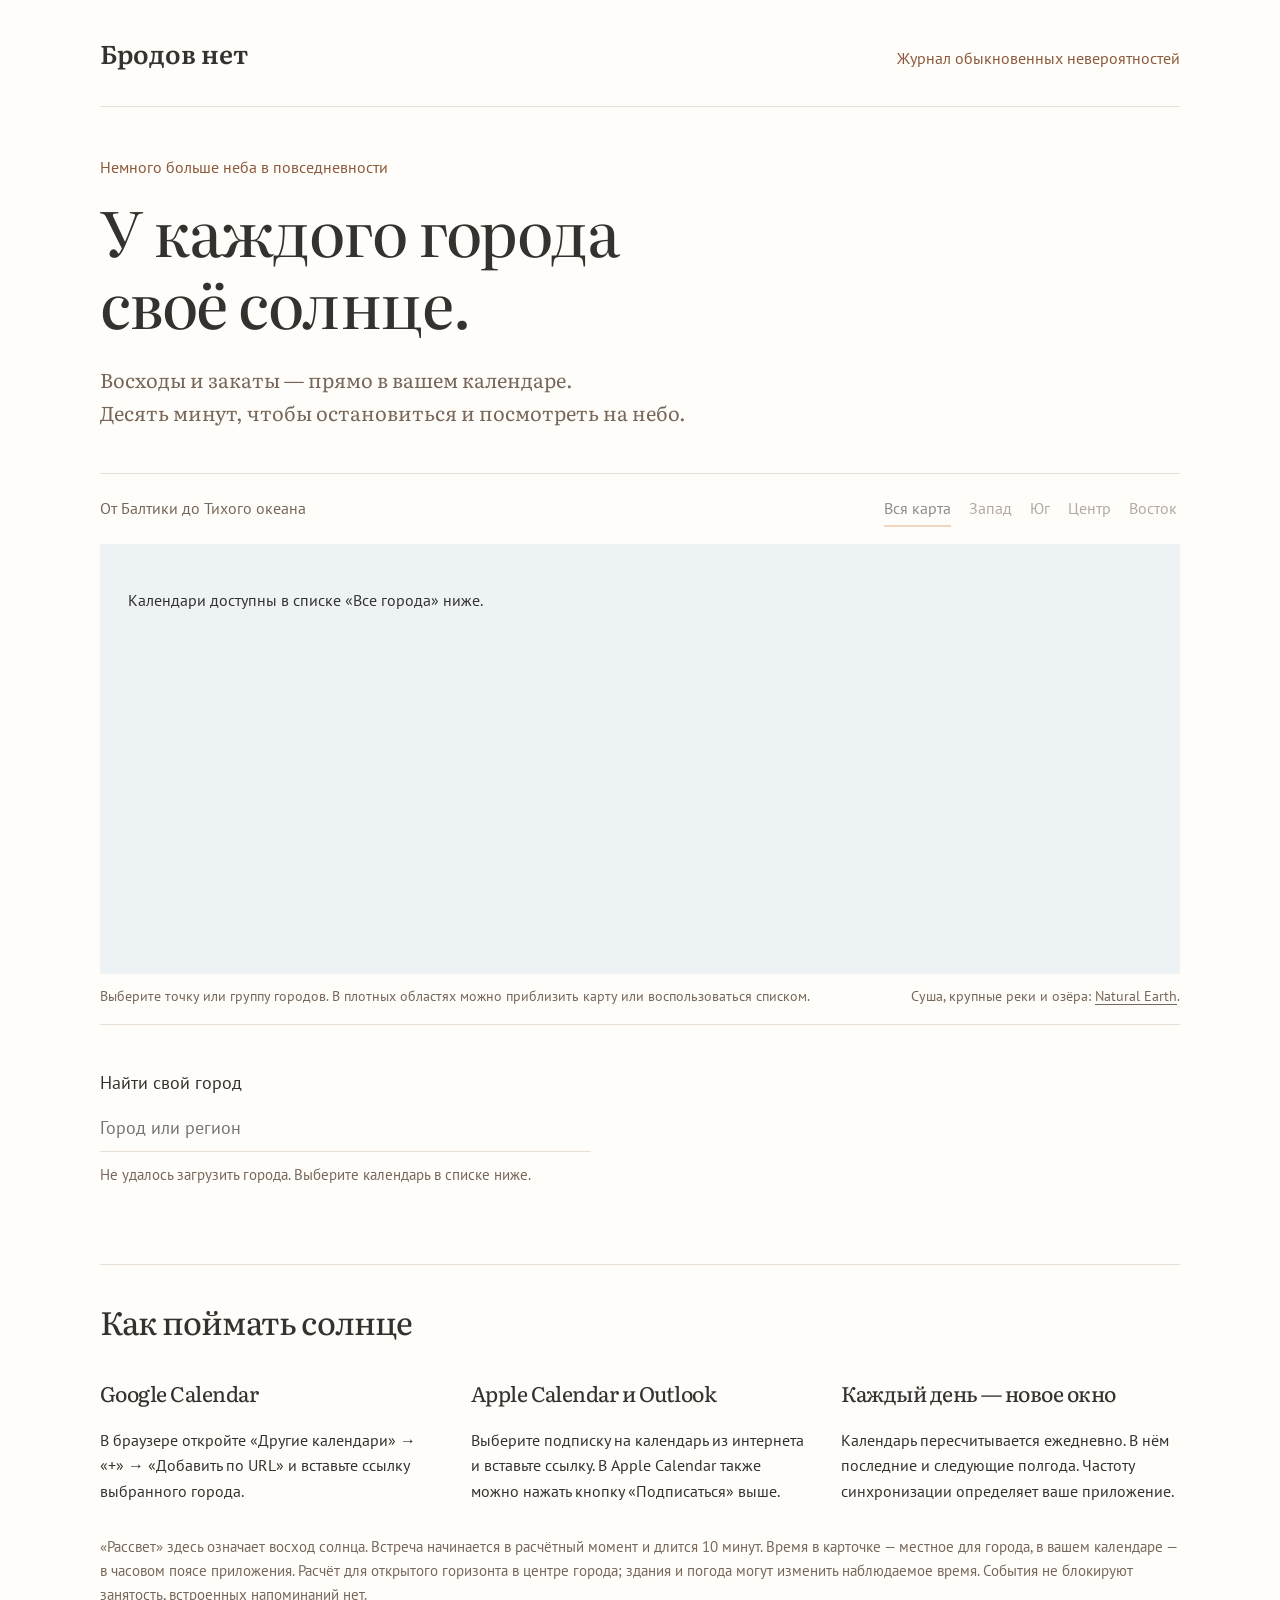
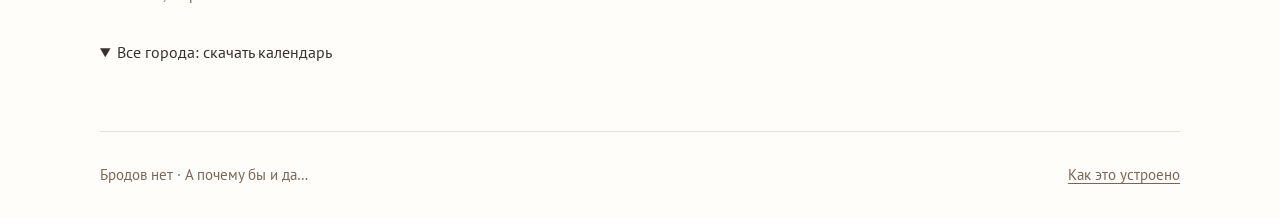
==== commit 4c6d84c6: "Redesign sun calendar as a book atlas in the blog style" ====
--- a/web/index.html
+++ b/web/index.html
@@ -5,15 +5,16 @@
 <title>Восходы и закаты — Бродов нет</title>
 <meta name="description" content="Календари восходов и закатов для городов России, Украины и Беларуси. Выберите город на карте и добавьте события по 10 минут в свой календарь.">
 <link rel="canonical" href="https://brodov.net/sun-calendar/">
-<meta property="og:title" content="Восходы и закаты — Бродов нет"><meta property="og:description" content="Солнце в вашем календаре: 6 месяцев назад и 6 вперёд."><meta property="og:url" content="https://brodov.net/sun-calendar/"><meta property="og:image" content="https://brodov.net/sun-calendar/social.png"><meta name="twitter:card" content="summary"><meta name="twitter:image" content="https://brodov.net/sun-calendar/social.png">
+<meta property="og:title" content="Восходы и закаты — Бродов нет"><meta property="og:description" content="Солнце в вашем календаре: 6 месяцев назад и 6 вперёд."><meta property="og:url" content="https://brodov.net/sun-calendar/"><meta property="og:image" content="https://brodov.net/sun-calendar/social-911dcf770a71.png"><meta name="twitter:card" content="summary_large_image"><meta name="twitter:image" content="https://brodov.net/sun-calendar/social-911dcf770a71.png">
+<meta property="og:image:width" content="1200"><meta property="og:image:height" content="630"><meta property="og:image:alt" content="У каждого города своё солнце. Календарь восходов и закатов — Бродов нет."><meta name="twitter:image:alt" content="У каждого города своё солнце. Календарь восходов и закатов — Бродов нет.">
 <link rel="stylesheet" href="style.css"><script src="app.js" defer></script>
 </head>
 <body><a class="skip" href="#cities">К выбору города</a><div class="page">
 <header><a class="brand" href="https://brodov.net/">Бродов нет</a><span>Журнал обыкновенных невероятностей</span></header>
 <main><section class="intro"><div class="eyebrow">Немного больше неба в повседневности</div><h1>У каждого города<br>своё солнце.</h1><p>Восходы и закаты — прямо в вашем календаре.<br>Десять минут, чтобы остановиться и посмотреть на небо.</p></section>
-<section class="atlas" aria-label="Выбор города на карте"><div class="map-heading"><span>От Балтики до Тихого океана</span><div class="map-tabs" role="group" aria-label="Область карты"><button data-view="all" aria-pressed="true">Вся карта</button><button data-view="west" aria-pressed="false">Запад</button><button data-view="south" aria-pressed="false">Юг</button><button data-view="center" aria-pressed="false">Центр</button><button data-view="east" aria-pressed="false">Восток</button></div></div><div id="map" class="map"><p>Карта загружается. Все календари доступны в списке ниже.</p></div><p class="map-note">Выберите точку на карте или найдите город в списке. <span>Береговая линия: Natural Earth.</span></p></section>
-<div class="workspace"><section id="cities" class="cities"><label for="search">Найти свой город</label><input id="search" type="search" placeholder="Город или регион" autocomplete="off"><p id="count" class="muted">Городов: {{CITY_COUNT}}</p><div id="city-list" class="city-list" role="group" aria-label="Города"></div><p id="empty" hidden>Такого города пока нет. Попробуйте другое название.</p></section>
-<section class="selection" aria-labelledby="city-title"><div class="eyebrow">Ваш календарь</div><h2 id="city-title">Москва</h2><p id="timezone" class="muted"></p><div class="sun-times"><div><span>Восход</span><strong id="rise">—</strong></div><div><span>Закат</span><strong id="set">—</strong></div></div><p id="today" class="muted"></p><p id="period">6 месяцев назад и 6 месяцев вперёд. По два события в день, каждое по 10 минут.</p><p id="polar" class="muted">В полярный день и полярную ночь события без восхода или заката пропускаются.</p><a id="subscribe" class="primary" href="webcal://brodov.net/sun-calendar/moscow.ics">Подписаться на календарь</a><div class="url-row"><label class="sr-only" for="calendar-url">Ссылка на календарь</label><input id="calendar-url" readonly value="https://brodov.net/sun-calendar/moscow.ics"><button id="copy" type="button">Копировать</button></div><p id="copy-status" role="status"></p><a id="download" href="moscow.ics" download>Скачать ICS</a><p class="muted small">Подписка обновляется автоматически. Скачанный файл — разовая копия.</p></section></div>
+<section class="atlas" aria-label="Выбор города на карте"><div class="map-heading"><span>От Балтики до Тихого океана</span><div class="map-tabs" role="group" aria-label="Область карты"><button disabled data-view="all" aria-pressed="true">Вся карта</button><button disabled data-view="west" aria-pressed="false">Запад</button><button disabled data-view="south" aria-pressed="false">Юг</button><button disabled data-view="center" aria-pressed="false">Центр</button><button disabled data-view="east" aria-pressed="false">Восток</button></div></div><div id="map" class="map" aria-label="Карта городов"><p class="map-message">Карта загружается. Календари доступны в списке ниже.</p></div><p class="map-chosen" id="map-chosen" hidden><span id="map-selection"></span><button id="locate-city" type="button">Показать на карте</button></p><p class="map-note">Выберите точку или группу городов. В плотных областях можно приблизить карту или воспользоваться списком. <span>Суша, крупные реки и озёра: <a href="https://www.naturalearthdata.com/">Natural Earth</a>.</span></p></section>
+<div class="workspace"><section id="cities" class="cities"><label for="search">Найти свой город</label><input id="search" type="search" disabled placeholder="Город или регион" autocomplete="off"><p id="count" class="muted">Городов: {{CITY_COUNT}}</p><div id="city-list" class="city-list" role="group" aria-label="Города"></div><p id="empty" hidden>Такого города пока нет. Попробуйте другое название.</p></section>
+<section class="selection" aria-labelledby="city-title"><h2 id="city-title">Москва</h2><p id="today" class="muted date-line"></p><p id="timezone" class="muted zone-line">Местное время города</p><div class="sun-times"><div><span>Восход</span><strong id="rise">—</strong></div><div><span>Закат</span><strong id="set">—</strong></div></div><a id="subscribe" class="primary" href="webcal://brodov.net/sun-calendar/moscow.ics">Подписаться на календарь</a><div class="subscription-actions"><div class="url-row"><label class="sr-only" for="calendar-url">Ссылка на календарь</label><input id="calendar-url" readonly value="https://brodov.net/sun-calendar/moscow.ics"><button id="copy" type="button">Копировать</button></div><p id="copy-status" role="status"></p><a id="download" class="download" href="moscow.ics" download>Скачать ICS</a></div><div class="calendar-notes"><p id="period">6 месяцев назад и 6 месяцев вперёд. События по 10 минут.</p><p>Подписка обновляется автоматически. Скачанный файл — разовая копия.</p><p id="polar" hidden>В полярный день и полярную ночь события без восхода или заката пропускаются.</p></div></section></div>
 <section class="details"><h2>Как поймать солнце</h2><div class="instructions"><div><h3>Google Calendar</h3><p>В браузере откройте «Другие календари» → «+» → «Добавить по URL» и вставьте ссылку выбранного города.</p></div><div><h3>Apple Calendar и Outlook</h3><p>Выберите подписку на календарь из интернета и вставьте ссылку. В Apple Calendar также можно нажать кнопку «Подписаться» выше.</p></div><div><h3>Каждый день — новое окно</h3><p>Календарь пересчитывается ежедневно. В нём последние и следующие полгода. Частоту синхронизации определяет ваше приложение.</p></div></div><p class="muted">«Рассвет» здесь означает восход солнца. Встреча начинается в расчётный момент и длится 10 минут. Время в карточке — местное для города, в вашем календаре — в часовом поясе приложения. Расчёт для открытого горизонта в центре города; здания и погода могут изменить наблюдаемое время. События не блокируют занятость, встроенных напоминаний нет.</p></section>
-<details class="all-links"><summary>Все города: скачать календарь</summary><ul><!-- CITY_LINKS --></ul></details>
+<noscript><p class="muted">Выберите город в списке ниже, чтобы скачать его календарь. Для автоматического обновления скопируйте адрес ссылки в подписки своего приложения.</p><style>.atlas,.workspace{display:none}</style></noscript><details class="all-links" id="all-calendars" open><summary>Все города: скачать календарь</summary><ul><!-- CITY_LINKS --></ul></details>
 </main><footer><span>Бродов нет · А почему бы и да…</span><a href="https://github.com/samael500/sun-calendar">Как это устроено</a></footer></div></body></html>
--- a/web/style.css
+++ b/web/style.css
@@ -1,2 +1,113 @@
-@font-face{font-family:Literata;src:url('fonts/literata.woff2') format('woff2');font-weight:200 900;font-display:swap}@font-face{font-family:'PT Sans';src:url('fonts/pt-sans.woff2') format('woff2');font-display:swap}
-:root{--paper:#fffdf9;--ink:#35312f;--muted:#77675b;--line:#e9ded3;--accent:#8b593d}*{box-sizing:border-box}body{margin:0;background:var(--paper);color:var(--ink);font:18px/1.65 Literata,Georgia,serif}a{color:inherit;text-underline-offset:4px}button,input{font:16px 'PT Sans',sans-serif}button,a,input{touch-action:manipulation}button{cursor:pointer}a:focus-visible,button:focus-visible,input:focus-visible,[tabindex]:focus-visible{outline:2px solid var(--accent);outline-offset:4px}.page{max-width:1200px;margin:auto;padding:0 40px}header,footer{display:flex;justify-content:space-between;align-items:center;gap:16px;padding:30px 0;border-bottom:1px solid var(--line)}header span,footer,.eyebrow,.muted,.map-heading,.map-note,label,.city-list,.sun-times,.primary,.url-row,.small,.all-links{font-family:'PT Sans',sans-serif}.brand{text-decoration:none;font-size:26px;font-weight:600}header span{color:var(--accent);font-size:15px}.intro{padding:55px 0 35px}.eyebrow{font-size:13px;letter-spacing:.11em;text-transform:uppercase;color:var(--accent)}h1,h2,h3{font-weight:450;line-height:1.16;letter-spacing:-.025em}h1{font-size:clamp(40px,6vw,68px);margin:18px 0 25px}h2{font-size:34px;margin:12px 0 22px}h3{font-size:21px}.intro p{color:var(--muted);font-size:20px}.atlas{border-top:1px solid var(--line);border-bottom:1px solid var(--line);padding:18px 0}.map-heading{display:flex;justify-content:space-between;gap:15px;color:var(--muted);font-size:14px}.map-tabs{display:flex;flex-wrap:wrap;gap:6px}.map-tabs button{border:0;background:transparent;padding:5px 9px;color:var(--muted)}.map-tabs button[aria-pressed=true]{background:#f4e9df;color:var(--ink)}.map{margin:12px auto;overflow:hidden;background:#f8f6f0}.map svg{display:block;width:100%;height:auto;max-height:430px}.land{fill:#e9e4d9;stroke:#d2c8ba;stroke-width:.6;vector-effect:non-scaling-stroke}.marker{cursor:pointer}.marker .hit{fill:transparent;stroke:none}.marker .dot{fill:#9f7657;stroke:var(--paper);stroke-width:1.5;vector-effect:non-scaling-stroke}.marker[aria-pressed=true] .dot{fill:#563921;stroke:#dcae79;stroke-width:3}.marker:hover .dot,.marker:focus .dot{fill:#35312f}.map-label{font:12px 'PT Sans',sans-serif;fill:#65584d;paint-order:stroke;stroke:#f8f6f0;stroke-width:3;pointer-events:none}.map-note{display:flex;justify-content:space-between;gap:12px;color:var(--muted);font-size:12px;margin:8px 0 0}.workspace{display:grid;grid-template-columns:1fr 1.1fr;gap:65px;margin:45px 0 65px}.cities label{display:block;margin-bottom:10px}.cities input{background:transparent;border:0;border-bottom:1px solid var(--line);padding:10px 0;width:100%;font-size:20px}.muted{color:var(--muted);font-size:15px}.city-list{max-height:385px;overflow:auto;display:grid;grid-template-columns:1fr 1fr;align-content:start;gap:2px 10px;padding:5px}.city-list button{text-align:left;border:0;background:transparent;padding:9px;color:var(--ink);min-height:42px}.city-list button[aria-pressed=true]{background:#f4e9df;color:#714a32}.selection{border-left:1px solid var(--line);padding-left:40px}.sun-times{display:flex;gap:60px;margin:28px 0 10px}.sun-times span{display:block;color:var(--muted);font-size:14px}.sun-times strong{font-family:Literata,serif;font-size:37px;font-weight:450}#period{font-size:16px}.primary{display:inline-block;background:#f6dfca;color:#714a32;padding:12px 20px;text-decoration:none;margin:12px 0 18px}.url-row{display:flex;border-bottom:1px solid var(--line);gap:8px}.url-row input{width:0;flex:1;border:0;background:transparent;color:var(--muted);font-size:13px;padding:12px 0}.url-row button{background:transparent;border:0;color:var(--accent);padding:8px 0}#copy-status{font:13px 'PT Sans',sans-serif;color:var(--accent);min-height:18px;margin:6px 0}.small{font-size:13px}.details{border-top:1px solid var(--line);padding-top:30px}.instructions{display:grid;grid-template-columns:repeat(3,1fr);gap:35px;font-size:15px}.all-links{margin-top:30px;font-size:15px}.all-links ul{columns:3;padding-left:22px}footer{border-top:1px solid var(--line);border-bottom:0;margin-top:40px;color:var(--muted);font-size:14px}.sr-only,.skip:not(:focus){position:absolute;width:1px;height:1px;padding:0;margin:-1px;overflow:hidden;clip:rect(0,0,0,0);white-space:nowrap}.skip:focus{position:absolute;background:var(--paper);z-index:2}button:hover{color:var(--accent)}[hidden]{display:none!important}@media(max-width:700px){.page{padding:0 22px}header{flex-wrap:wrap;padding:23px 0}header span{font-size:12px}.intro{padding:35px 0 20px}.intro p{font-size:17px}.map-heading,.map-note{flex-direction:column;gap:5px}.workspace{grid-template-columns:1fr;gap:35px;margin-top:30px}.city-list{max-height:210px}.selection{border-left:0;border-top:1px solid var(--line);padding:30px 0 0}.instructions{grid-template-columns:1fr;gap:0}.all-links ul{columns:2}footer{align-items:flex-start;flex-direction:column}.map svg{min-height:0}.sun-times{gap:50px}}
+@import url('tokens.css');
+*{box-sizing:border-box}body{margin:0;background:var(--paper);color:var(--ink);font:18px/1.65 Literata,Georgia,serif}a{color:inherit;text-underline-offset:.2em}button,input,summary{font:16px/1.4 'PT Sans',sans-serif}button,a,input{touch-action:manipulation}button{cursor:pointer;color:inherit}button:disabled{cursor:default;opacity:.55}a:focus-visible,button:focus-visible,input:focus-visible,summary:focus-visible{outline:2px solid var(--accent);outline-offset:4px}button:focus-visible{position:relative;z-index:5}
+.page{max-width:1160px;margin:auto;padding:0 40px}header,footer{display:flex;justify-content:space-between;align-items:baseline;gap:15px;flex-wrap:wrap;padding:32px 0}header{border-bottom:1px solid var(--line)}
+.brand{font-size:1.6rem;font-weight:600;text-decoration:none;white-space:nowrap}header span{font:16px/1.5 'PT Sans',sans-serif;color:var(--accent)}footer{border-top:1px solid var(--line);margin-top:40px;font:15px/1.5 'PT Sans',sans-serif;color:var(--muted)}
+.intro{padding:48px 0 32px}
+.eyebrow{font:16px/1.5 'PT Sans',sans-serif;color:var(--accent);margin:0}h1,h2,h3{font-weight:450;line-height:1.16;letter-spacing:-.025em}h1{font-size:clamp(38px,5.2vw,62px);margin:16px 0 24px}h2{font-size:32px;margin:10px 0 18px}h3{font-size:21px;line-height:1.3}
+.intro>p:last-child{font-size:20px;color:var(--muted);margin-bottom:12px}
+.atlas{border-block:1px solid var(--line);padding:12px 0 16px}
+.map-heading{display:flex;align-items:center;justify-content:space-between;flex-wrap:wrap;gap:8px 24px;font:16px/1.5 'PT Sans',sans-serif;color:var(--muted)}
+.map-tabs{display:flex;flex-wrap:wrap;gap:2px 12px}
+.map-tabs button{position:relative;min-height:44px;padding:8px 3px;border:0;background:none;color:var(--muted)}
+.map-tabs button[aria-pressed=true]{color:var(--ink)}
+.map-tabs button[aria-pressed=true]::after{content:"";position:absolute;left:3px;right:3px;bottom:3px;height:2px;background:var(--nav-accent)}
+.map{position:relative;height:430px;margin:14px 0 12px;overflow:hidden;background:var(--water);isolation:isolate}
+.map svg{display:block;width:100%;height:100%;overflow:hidden}
+.map .map-message{padding:28px;max-width:480px;font:16px/1.6 'PT Sans',sans-serif}
+.land{fill:var(--land);stroke:var(--coast);stroke-width:.7;vector-effect:non-scaling-stroke;fill-rule:evenodd}
+.lakes{fill:var(--hydro);stroke:var(--hydro);stroke-width:.5;vector-effect:non-scaling-stroke;fill-rule:evenodd}
+.rivers{fill:none;stroke:var(--hydro);stroke-width:1.15;stroke-linecap:round;stroke-linejoin:round;vector-effect:non-scaling-stroke}
+.map-dot{fill:var(--city);stroke:var(--paper);stroke-width:1.2}
+.map-dot.selected{fill:var(--accent);stroke:var(--paper);stroke-width:1.5}
+.map-halo{fill:var(--apricot)}
+.map-label{font:14px 'PT Sans',sans-serif;fill:var(--map-text);paint-order:stroke;stroke:var(--land);stroke-width:4;stroke-linejoin:round;pointer-events:none}
+.map-label.selected{fill:var(--ink);font-size:16px;stroke-width:5}
+.label-leader{stroke:var(--map-text);stroke-width:.7;opacity:.8}
+.map-targets{position:absolute;inset:0;pointer-events:none}
+.map-target{position:absolute;display:grid;place-items:center;width:44px;height:44px;min-width:44px;min-height:44px;border:0;border-radius:50%;background:transparent;pointer-events:auto;padding:0}
+.map-target:focus-visible{position:absolute;outline:2px solid var(--accent);outline-offset:-3px;z-index:4}
+.map-target:hover::after,.map-target:focus-visible::after{content:"";position:absolute;inset:4px;border:1px solid var(--accent);border-radius:50%;pointer-events:none}
+.map-target .cluster-count{display:grid;place-items:center;min-width:26px;height:26px;padding:0 5px;border-radius:50%;background:var(--land);border:1px solid var(--accent);color:var(--button-ink);font:15px 'PT Sans',sans-serif;box-shadow:0 0 0 2px var(--water)}
+.map-target[aria-pressed=true] .cluster-count{background:var(--apricot)}
+.map-tools{position:absolute;right:10px;top:10px;display:flex;gap:4px;z-index:4}
+.map-tools button{width:44px;height:44px;display:grid;place-items:center;padding:0;background:var(--paper);color:var(--button-ink);border:1px solid var(--line);border-radius:8px;font-size:24px}
+.map-tools button:last-child{font-size:18px}
+.map-chosen{font:15px/1.4 'PT Sans',sans-serif;display:flex;align-items:center;gap:8px;flex-wrap:wrap;min-height:30px;margin:0 0 6px;color:var(--muted)}
+.map-chosen button{border:0;background:none;color:var(--accent);padding:4px 0;text-decoration:underline;text-underline-offset:3px;min-height:44px}
+.map-note{font:14px/1.55 'PT Sans',sans-serif;color:var(--muted);display:flex;justify-content:space-between;flex-wrap:wrap;gap:4px 20px;margin:4px 0 0}
+.map-note a{color:var(--muted)}
+.map-popup{position:absolute;z-index:10;background:var(--paper);border:1px solid var(--line);border-radius:10px;padding:12px;width:260px;max-width:calc(100% - 20px);max-height:calc(100% - 20px);overflow:auto;box-shadow:0 8px 28px #35312f1a;font:16px/1.5 'PT Sans',sans-serif}
+.popup-heading{display:flex;align-items:center;justify-content:space-between;gap:8px}
+.popup-heading h3{font:16px/1.4 'PT Sans',sans-serif;margin:0}
+.map-popup button{min-height:44px}
+.popup-close{border:0;background:none;width:44px;flex-shrink:0;font-size:24px}
+.popup-cities{display:flex;flex-direction:column}
+.popup-cities button{border:0;border-radius:8px;background:none;text-align:left;padding:8px}
+.popup-cities button[aria-pressed=true]{background:var(--apricot);color:var(--button-ink)}
+.popup-zoom{border:0;background:none;color:var(--accent);text-decoration:underline;text-underline-offset:3px;padding:6px 8px}
+.workspace{display:grid;grid-template-columns:minmax(0,1fr) minmax(0,1.1fr);gap:48px;margin:44px 0 56px}
+.cities label{display:block;font:18px/1.5 'PT Sans',sans-serif;margin-bottom:8px}
+.cities input{font-size:18px;width:100%;min-width:0;min-height:48px;border:0;border-bottom:1px solid var(--line);background:transparent;padding:10px 0;color:var(--ink);border-radius:0}
+.muted{font:16px/1.5 'PT Sans',sans-serif;color:var(--muted)}#count{font-size:15px;margin:12px 0}
+.city-list{max-height:418px;overflow:auto;display:grid;grid-template-columns:repeat(2,minmax(0,1fr));align-content:start;gap:3px 8px;padding:5px;scroll-padding:5px}
+.city-list button{text-align:left;border:0;background:transparent;border-radius:8px;padding:10px;min-height:44px;overflow-wrap:anywhere;line-height:1.4}
+.city-list button[aria-pressed=true]{background:var(--apricot);color:var(--button-ink)}
+.city-list button:hover{color:var(--accent)}#empty{font:16px/1.5 'PT Sans',sans-serif}
+.selection{border-left:1px solid var(--line);padding-left:36px;min-width:0}
+.selection h2{font-size:34px;overflow-wrap:anywhere;margin:0 0 12px}
+.date-line{margin:0}
+.zone-line{margin:4px 0 0;font-size:15px}
+.sun-times{display:grid;grid-template-columns:1fr 1fr;gap:20px;margin:26px 0 22px}
+.sun-times span{display:block;font:16px/1.5 'PT Sans',sans-serif;color:var(--muted)}
+.sun-times strong{display:block;font:400 clamp(36px,4vw,48px)/1.3 Literata,Georgia,serif;color:var(--ink);margin-top:5px}
+.primary{font:18px/1.5 'PT Sans',sans-serif;display:inline-block;min-height:48px;background:var(--apricot);color:var(--button-ink);padding:12px 20px;border-radius:10px;text-decoration:none}
+.primary:hover{background:#f1d1b5}
+.subscription-actions{margin-top:18px}
+.url-row{display:flex;align-items:center;gap:12px;border-bottom:1px solid var(--line)}
+.url-row input{min-width:0;flex:1;width:0;min-height:44px;border:0;background:transparent;color:var(--muted);font-size:15px;padding:10px 0}
+.url-row button{border:0;background:none;color:var(--accent);padding:10px 0;min-height:44px;text-decoration:underline;text-underline-offset:3px}
+.download{display:inline-block;font:16px/1.5 'PT Sans',sans-serif;padding:8px 0;min-height:44px;color:var(--accent)}#copy-status{font:15px/1.5 'PT Sans',sans-serif;color:var(--accent);min-height:23px;margin:4px 0}
+.calendar-notes{margin-top:15px;padding-top:15px;border-top:1px solid var(--line);font:15px/1.55 'PT Sans',sans-serif;color:var(--muted)}
+.calendar-notes p{margin:0 0 10px}
+.details{border-top:1px solid var(--line);padding-top:28px}
+.instructions{display:grid;grid-template-columns:repeat(3,minmax(0,1fr));gap:32px;font:16px/1.6 'PT Sans',sans-serif}
+.instructions h3{font-family:Literata,serif}
+.details>.muted{font-size:15px;line-height:1.6}
+.all-links{margin-top:24px;font:16px/1.6 'PT Sans',sans-serif}
+.all-links summary{cursor:pointer;min-height:44px;padding:10px 0}
+.all-links ul{columns:3;padding-left:22px}
+.all-links li{break-inside:avoid;margin:5px 0}
+.sr-only,.skip:not(:focus){position:absolute;width:1px;height:1px;padding:0;margin:-1px;overflow:hidden;clip:rect(0,0,0,0);white-space:nowrap}
+.skip:focus{position:absolute;background:var(--paper);z-index:20;padding:8px}[hidden]{display:none!important}
+@media(max-width:850px){.workspace{gap:28px}
+.selection{padding-left:24px}
+.city-list{grid-template-columns:1fr}
+.instructions{gap:22px}}
+@media(max-width:700px){.page{padding:0 22px}header{gap:8px;padding:26px 0}header span{font-size:15px}
+.intro{padding:32px 0 24px}
+.intro>p:last-child{font-size:18px}
+.map-heading{gap:4px}
+.map-tabs{gap:2px 12px}
+.map{height:320px;margin-top:10px}
+.map-note{font-size:14px}
+.map-chosen{font-size:15px}
+.workspace{grid-template-columns:1fr;gap:30px;margin:32px 0 42px}
+.city-list{grid-template-columns:repeat(2,minmax(0,1fr));max-height:246px}
+.selection{border-left:0;border-top:1px solid var(--line);padding:28px 0 0}
+.selection h2{font-size:32px}
+.sun-times strong{font-size:40px}
+.instructions{grid-template-columns:1fr;gap:0}
+.all-links ul{columns:2}
+.map-tools{right:8px;top:8px}
+.map-tools button{background:var(--paper)}footer{gap:8px}
+.url-row{gap:10px}
+.primary{font-size:17px}}
+@media(prefers-reduced-motion:reduce){*{scroll-behavior:auto!important}}
+
+.map-heading{flex-wrap:wrap}
+.map-tools{position:static;margin-left:auto;display:flex;gap:4px}
+.map-tools button{width:44px;height:44px}
+.map-tabs{flex-wrap:wrap}
+
+.map-dot{cursor:pointer}
+.sun-times strong.no-event{font-size:24px;overflow-wrap:anywhere}
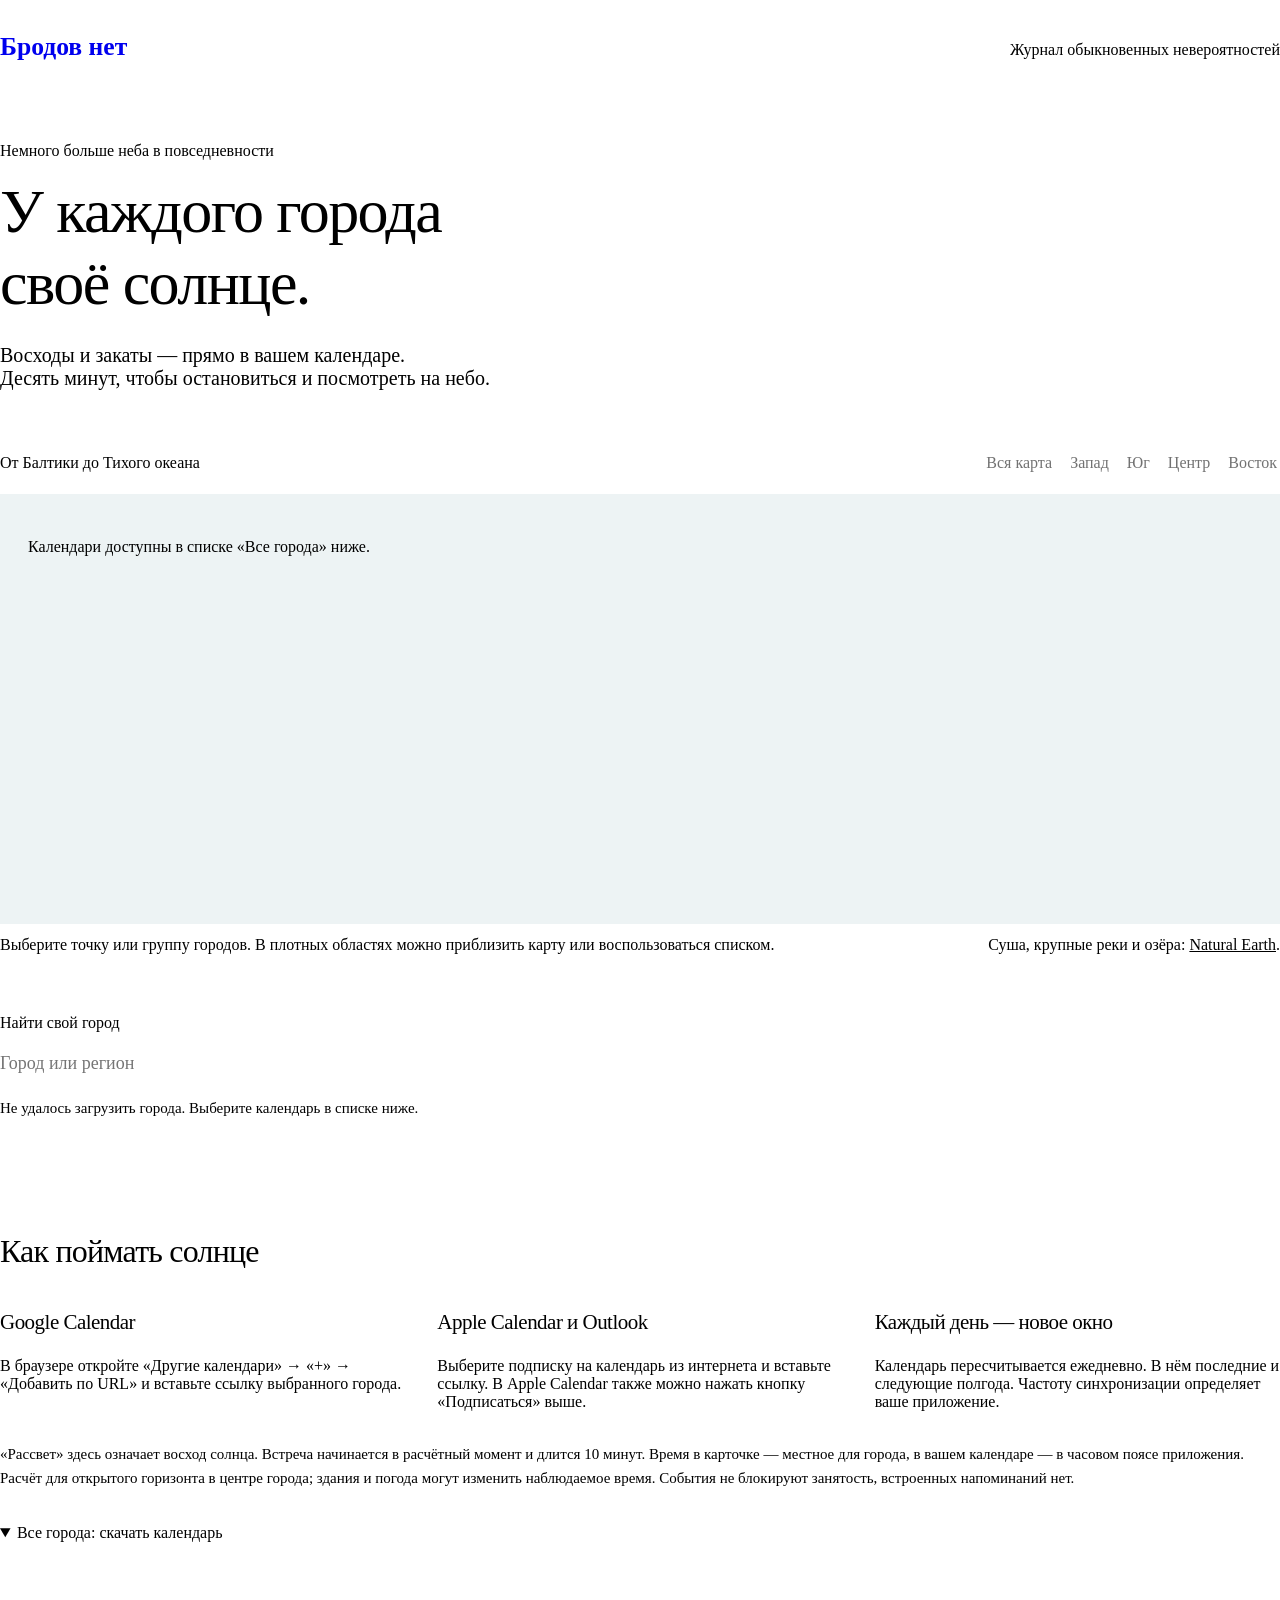
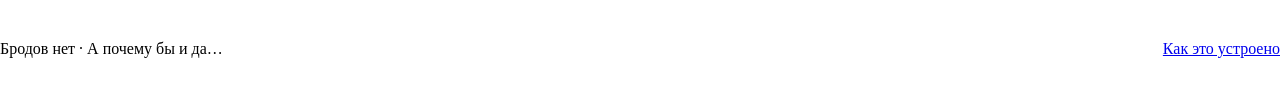
==== commit 0687b52d: "Consume pinned shared style with explicit generator override" ====
--- a/web/index.html
+++ b/web/index.html
@@ -7,14 +7,14 @@
 <link rel="canonical" href="https://brodov.net/sun-calendar/">
 <meta property="og:title" content="Восходы и закаты — Бродов нет"><meta property="og:description" content="Солнце в вашем календаре: 6 месяцев назад и 6 вперёд."><meta property="og:url" content="https://brodov.net/sun-calendar/"><meta property="og:image" content="https://brodov.net/sun-calendar/social-911dcf770a71.png"><meta name="twitter:card" content="summary_large_image"><meta name="twitter:image" content="https://brodov.net/sun-calendar/social-911dcf770a71.png">
 <meta property="og:image:width" content="1200"><meta property="og:image:height" content="630"><meta property="og:image:alt" content="У каждого города своё солнце. Календарь восходов и закатов — Бродов нет."><meta name="twitter:image:alt" content="У каждого города своё солнце. Календарь восходов и закатов — Бродов нет.">
-<link rel="stylesheet" href="style.css"><script src="app.js" defer></script>
+<link rel="stylesheet" href="brodov-style/css/brodov.css"><link rel="stylesheet" href="style.css"><script src="app.js" defer></script>
 </head>
-<body><a class="skip" href="#cities">К выбору города</a><div class="page">
-<header><a class="brand" href="https://brodov.net/">Бродов нет</a><span>Журнал обыкновенных невероятностей</span></header>
+<body class="brodov-scope"><a class="skip" href="#cities">К выбору города</a><div class="page">
+<header class="brodov-compact-header"><a class="brand" href="https://brodov.net/">Бродов нет</a><span>Журнал обыкновенных невероятностей</span></header>
 <main><section class="intro"><div class="eyebrow">Немного больше неба в повседневности</div><h1>У каждого города<br>своё солнце.</h1><p>Восходы и закаты — прямо в вашем календаре.<br>Десять минут, чтобы остановиться и посмотреть на небо.</p></section>
 <section class="atlas" aria-label="Выбор города на карте"><div class="map-heading"><span>От Балтики до Тихого океана</span><div class="map-tabs" role="group" aria-label="Область карты"><button disabled data-view="all" aria-pressed="true">Вся карта</button><button disabled data-view="west" aria-pressed="false">Запад</button><button disabled data-view="south" aria-pressed="false">Юг</button><button disabled data-view="center" aria-pressed="false">Центр</button><button disabled data-view="east" aria-pressed="false">Восток</button></div></div><div id="map" class="map" aria-label="Карта городов"><p class="map-message">Карта загружается. Календари доступны в списке ниже.</p></div><p class="map-chosen" id="map-chosen" hidden><span id="map-selection"></span><button id="locate-city" type="button">Показать на карте</button></p><p class="map-note">Выберите точку или группу городов. В плотных областях можно приблизить карту или воспользоваться списком. <span>Суша, крупные реки и озёра: <a href="https://www.naturalearthdata.com/">Natural Earth</a>.</span></p></section>
 <div class="workspace"><section id="cities" class="cities"><label for="search">Найти свой город</label><input id="search" type="search" disabled placeholder="Город или регион" autocomplete="off"><p id="count" class="muted">Городов: {{CITY_COUNT}}</p><div id="city-list" class="city-list" role="group" aria-label="Города"></div><p id="empty" hidden>Такого города пока нет. Попробуйте другое название.</p></section>
-<section class="selection" aria-labelledby="city-title"><h2 id="city-title">Москва</h2><p id="today" class="muted date-line"></p><p id="timezone" class="muted zone-line">Местное время города</p><div class="sun-times"><div><span>Восход</span><strong id="rise">—</strong></div><div><span>Закат</span><strong id="set">—</strong></div></div><a id="subscribe" class="primary" href="webcal://brodov.net/sun-calendar/moscow.ics">Подписаться на календарь</a><div class="subscription-actions"><div class="url-row"><label class="sr-only" for="calendar-url">Ссылка на календарь</label><input id="calendar-url" readonly value="https://brodov.net/sun-calendar/moscow.ics"><button id="copy" type="button">Копировать</button></div><p id="copy-status" role="status"></p><a id="download" class="download" href="moscow.ics" download>Скачать ICS</a></div><div class="calendar-notes"><p id="period">6 месяцев назад и 6 месяцев вперёд. События по 10 минут.</p><p>Подписка обновляется автоматически. Скачанный файл — разовая копия.</p><p id="polar" hidden>В полярный день и полярную ночь события без восхода или заката пропускаются.</p></div></section></div>
+<section class="selection" aria-labelledby="city-title"><h2 id="city-title">Москва</h2><p id="today" class="muted date-line"></p><p id="timezone" class="muted zone-line">Местное время города</p><div class="sun-times"><div><span>Восход</span><strong id="rise">—</strong></div><div><span>Закат</span><strong id="set">—</strong></div></div><a id="subscribe" class="primary brodov-button" href="webcal://brodov.net/sun-calendar/moscow.ics">Подписаться на календарь</a><div class="subscription-actions"><div class="url-row"><label class="sr-only" for="calendar-url">Ссылка на календарь</label><input id="calendar-url" readonly value="https://brodov.net/sun-calendar/moscow.ics"><button id="copy" type="button">Копировать</button></div><p id="copy-status" role="status"></p><a id="download" class="download" href="moscow.ics" download>Скачать ICS</a></div><div class="calendar-notes"><p id="period">6 месяцев назад и 6 месяцев вперёд. События по 10 минут.</p><p>Подписка обновляется автоматически. Скачанный файл — разовая копия.</p><p id="polar" hidden>В полярный день и полярную ночь события без восхода или заката пропускаются.</p></div></section></div>
 <section class="details"><h2>Как поймать солнце</h2><div class="instructions"><div><h3>Google Calendar</h3><p>В браузере откройте «Другие календари» → «+» → «Добавить по URL» и вставьте ссылку выбранного города.</p></div><div><h3>Apple Calendar и Outlook</h3><p>Выберите подписку на календарь из интернета и вставьте ссылку. В Apple Calendar также можно нажать кнопку «Подписаться» выше.</p></div><div><h3>Каждый день — новое окно</h3><p>Календарь пересчитывается ежедневно. В нём последние и следующие полгода. Частоту синхронизации определяет ваше приложение.</p></div></div><p class="muted">«Рассвет» здесь означает восход солнца. Встреча начинается в расчётный момент и длится 10 минут. Время в карточке — местное для города, в вашем календаре — в часовом поясе приложения. Расчёт для открытого горизонта в центре города; здания и погода могут изменить наблюдаемое время. События не блокируют занятость, встроенных напоминаний нет.</p></section>
 <noscript><p class="muted">Выберите город в списке ниже, чтобы скачать его календарь. Для автоматического обновления скопируйте адрес ссылки в подписки своего приложения.</p><style>.atlas,.workspace{display:none}</style></noscript><details class="all-links" id="all-calendars" open><summary>Все города: скачать календарь</summary><ul><!-- CITY_LINKS --></ul></details>
 </main><footer><span>Бродов нет · А почему бы и да…</span><a href="https://github.com/samael500/sun-calendar">Как это устроено</a></footer></div></body></html>
--- a/web/style.css
+++ b/web/style.css
@@ -1,89 +1,89 @@
-@import url('tokens.css');
-*{box-sizing:border-box}body{margin:0;background:var(--paper);color:var(--ink);font:18px/1.65 Literata,Georgia,serif}a{color:inherit;text-underline-offset:.2em}button,input,summary{font:16px/1.4 'PT Sans',sans-serif}button,a,input{touch-action:manipulation}button{cursor:pointer;color:inherit}button:disabled{cursor:default;opacity:.55}a:focus-visible,button:focus-visible,input:focus-visible,summary:focus-visible{outline:2px solid var(--accent);outline-offset:4px}button:focus-visible{position:relative;z-index:5}
-.page{max-width:1160px;margin:auto;padding:0 40px}header,footer{display:flex;justify-content:space-between;align-items:baseline;gap:15px;flex-wrap:wrap;padding:32px 0}header{border-bottom:1px solid var(--line)}
-.brand{font-size:1.6rem;font-weight:600;text-decoration:none;white-space:nowrap}header span{font:16px/1.5 'PT Sans',sans-serif;color:var(--accent)}footer{border-top:1px solid var(--line);margin-top:40px;font:15px/1.5 'PT Sans',sans-serif;color:var(--muted)}
+@import url('map-tokens.css');
+body{margin:0;background:var(--brodov-paper);color:var(--brodov-ink);font:18px/1.65 var(--brodov-font-serif)}button,input,summary{font:16px/1.4 var(--brodov-font-sans)}button,a,input{touch-action:manipulation}button{cursor:pointer;color:inherit}button:disabled{cursor:default;opacity:.55}a:focus-visible,button:focus-visible,input:focus-visible,summary:focus-visible{outline:2px solid var(--brodov-accent);outline-offset:4px}button:focus-visible{position:relative;z-index:5}
+.page{max-width:var(--brodov-container-width);margin:auto;padding:0 var(--brodov-gutter-desktop)}header,footer{display:flex;justify-content:space-between;align-items:baseline;gap:15px;flex-wrap:wrap;padding:32px 0}header.brodov-compact-header{border-bottom:1px solid var(--brodov-line)}
+.brand{font-size:1.6rem;font-weight:600;text-decoration:none;white-space:nowrap}header span{font:16px/1.5 var(--brodov-font-sans);color:var(--brodov-accent)}footer{border-top:1px solid var(--brodov-line);margin-top:40px;font:15px/1.5 var(--brodov-font-sans);color:var(--brodov-muted)}
 .intro{padding:48px 0 32px}
-.eyebrow{font:16px/1.5 'PT Sans',sans-serif;color:var(--accent);margin:0}h1,h2,h3{font-weight:450;line-height:1.16;letter-spacing:-.025em}h1{font-size:clamp(38px,5.2vw,62px);margin:16px 0 24px}h2{font-size:32px;margin:10px 0 18px}h3{font-size:21px;line-height:1.3}
-.intro>p:last-child{font-size:20px;color:var(--muted);margin-bottom:12px}
-.atlas{border-block:1px solid var(--line);padding:12px 0 16px}
-.map-heading{display:flex;align-items:center;justify-content:space-between;flex-wrap:wrap;gap:8px 24px;font:16px/1.5 'PT Sans',sans-serif;color:var(--muted)}
+.eyebrow{font:16px/1.5 var(--brodov-font-sans);color:var(--brodov-accent);margin:0}h1,h2,h3{font-weight:var(--brodov-weight-heading);line-height:1.16;letter-spacing:-.025em}h1{font-size:clamp(38px,5.2vw,62px);margin:16px 0 24px}h2{font-size:32px;margin:10px 0 18px}h3{font-size:21px;line-height:1.3}
+.intro>p:last-child{font-size:20px;color:var(--brodov-muted);margin-bottom:12px}
+.atlas{border-block:1px solid var(--brodov-line);padding:12px 0 16px}
+.map-heading{display:flex;align-items:center;justify-content:space-between;flex-wrap:wrap;gap:8px 24px;font:16px/1.5 var(--brodov-font-sans);color:var(--brodov-muted)}
 .map-tabs{display:flex;flex-wrap:wrap;gap:2px 12px}
-.map-tabs button{position:relative;min-height:44px;padding:8px 3px;border:0;background:none;color:var(--muted)}
-.map-tabs button[aria-pressed=true]{color:var(--ink)}
-.map-tabs button[aria-pressed=true]::after{content:"";position:absolute;left:3px;right:3px;bottom:3px;height:2px;background:var(--nav-accent)}
+.map-tabs button{position:relative;min-height:var(--brodov-control-size);padding:8px 3px;border:0;background:none;color:var(--brodov-muted)}
+.map-tabs button[aria-pressed=true]{color:var(--brodov-ink)}
+.map-tabs button[aria-pressed=true]::after{content:"";position:absolute;left:3px;right:3px;bottom:3px;height:2px;background:var(--brodov-nav-accent)}
 .map{position:relative;height:430px;margin:14px 0 12px;overflow:hidden;background:var(--water);isolation:isolate}
 .map svg{display:block;width:100%;height:100%;overflow:hidden}
-.map .map-message{padding:28px;max-width:480px;font:16px/1.6 'PT Sans',sans-serif}
+.map .map-message{padding:28px;max-width:480px;font:16px/1.6 var(--brodov-font-sans)}
 .land{fill:var(--land);stroke:var(--coast);stroke-width:.7;vector-effect:non-scaling-stroke;fill-rule:evenodd}
 .lakes{fill:var(--hydro);stroke:var(--hydro);stroke-width:.5;vector-effect:non-scaling-stroke;fill-rule:evenodd}
 .rivers{fill:none;stroke:var(--hydro);stroke-width:1.15;stroke-linecap:round;stroke-linejoin:round;vector-effect:non-scaling-stroke}
-.map-dot{fill:var(--city);stroke:var(--paper);stroke-width:1.2}
-.map-dot.selected{fill:var(--accent);stroke:var(--paper);stroke-width:1.5}
-.map-halo{fill:var(--apricot)}
-.map-label{font:14px 'PT Sans',sans-serif;fill:var(--map-text);paint-order:stroke;stroke:var(--land);stroke-width:4;stroke-linejoin:round;pointer-events:none}
-.map-label.selected{fill:var(--ink);font-size:16px;stroke-width:5}
+.map-dot{fill:var(--city);stroke:var(--brodov-paper);stroke-width:1.2}
+.map-dot.selected{fill:var(--brodov-accent);stroke:var(--brodov-paper);stroke-width:1.5}
+.map-halo{fill:var(--brodov-button-paper)}
+.map-label{font:14px var(--brodov-font-sans);fill:var(--map-text);paint-order:stroke;stroke:var(--land);stroke-width:4;stroke-linejoin:round;pointer-events:none}
+.map-label.selected{fill:var(--brodov-ink);font-size:16px;stroke-width:5}
 .label-leader{stroke:var(--map-text);stroke-width:.7;opacity:.8}
 .map-targets{position:absolute;inset:0;pointer-events:none}
-.map-target{position:absolute;display:grid;place-items:center;width:44px;height:44px;min-width:44px;min-height:44px;border:0;border-radius:50%;background:transparent;pointer-events:auto;padding:0}
-.map-target:focus-visible{position:absolute;outline:2px solid var(--accent);outline-offset:-3px;z-index:4}
-.map-target:hover::after,.map-target:focus-visible::after{content:"";position:absolute;inset:4px;border:1px solid var(--accent);border-radius:50%;pointer-events:none}
-.map-target .cluster-count{display:grid;place-items:center;min-width:26px;height:26px;padding:0 5px;border-radius:50%;background:var(--land);border:1px solid var(--accent);color:var(--button-ink);font:15px 'PT Sans',sans-serif;box-shadow:0 0 0 2px var(--water)}
-.map-target[aria-pressed=true] .cluster-count{background:var(--apricot)}
+.map-target{position:absolute;display:grid;place-items:center;width:var(--brodov-control-size);height:var(--brodov-control-size);min-width:var(--brodov-control-size);min-height:var(--brodov-control-size);border:0;border-radius:50%;background:transparent;pointer-events:auto;padding:0}
+.map-target:focus-visible{position:absolute;outline:2px solid var(--brodov-accent);outline-offset:-3px;z-index:4}
+.map-target:hover::after,.map-target:focus-visible::after{content:"";position:absolute;inset:4px;border:1px solid var(--brodov-accent);border-radius:50%;pointer-events:none}
+.map-target .cluster-count{display:grid;place-items:center;min-width:26px;height:26px;padding:0 5px;border-radius:50%;background:var(--land);border:1px solid var(--brodov-accent);color:var(--brodov-button-ink);font:15px var(--brodov-font-sans);box-shadow:0 0 0 2px var(--water)}
+.map-target[aria-pressed=true] .cluster-count{background:var(--brodov-button-paper)}
 .map-tools{position:absolute;right:10px;top:10px;display:flex;gap:4px;z-index:4}
-.map-tools button{width:44px;height:44px;display:grid;place-items:center;padding:0;background:var(--paper);color:var(--button-ink);border:1px solid var(--line);border-radius:8px;font-size:24px}
+.map-tools button{width:var(--brodov-control-size);height:var(--brodov-control-size);display:grid;place-items:center;padding:0;background:var(--brodov-paper);color:var(--brodov-button-ink);border:1px solid var(--brodov-line);border-radius:8px;font-size:24px}
 .map-tools button:last-child{font-size:18px}
-.map-chosen{font:15px/1.4 'PT Sans',sans-serif;display:flex;align-items:center;gap:8px;flex-wrap:wrap;min-height:30px;margin:0 0 6px;color:var(--muted)}
-.map-chosen button{border:0;background:none;color:var(--accent);padding:4px 0;text-decoration:underline;text-underline-offset:3px;min-height:44px}
-.map-note{font:14px/1.55 'PT Sans',sans-serif;color:var(--muted);display:flex;justify-content:space-between;flex-wrap:wrap;gap:4px 20px;margin:4px 0 0}
-.map-note a{color:var(--muted)}
-.map-popup{position:absolute;z-index:10;background:var(--paper);border:1px solid var(--line);border-radius:10px;padding:12px;width:260px;max-width:calc(100% - 20px);max-height:calc(100% - 20px);overflow:auto;box-shadow:0 8px 28px #35312f1a;font:16px/1.5 'PT Sans',sans-serif}
+.map-chosen{font:15px/1.4 var(--brodov-font-sans);display:flex;align-items:center;gap:8px;flex-wrap:wrap;min-height:30px;margin:0 0 6px;color:var(--brodov-muted)}
+.map-chosen button{border:0;background:none;color:var(--brodov-accent);padding:4px 0;text-decoration:underline;text-underline-offset:3px;min-height:var(--brodov-control-size)}
+.map-note{font:14px/1.55 var(--brodov-font-sans);color:var(--brodov-muted);display:flex;justify-content:space-between;flex-wrap:wrap;gap:4px 20px;margin:4px 0 0}
+.map-note a{color:var(--brodov-muted)}
+.map-popup{position:absolute;z-index:10;background:var(--brodov-paper);border:1px solid var(--brodov-line);border-radius:10px;padding:12px;width:260px;max-width:calc(100% - 20px);max-height:calc(100% - 20px);overflow:auto;box-shadow:0 8px 28px #35312f1a;font:16px/1.5 var(--brodov-font-sans)}
 .popup-heading{display:flex;align-items:center;justify-content:space-between;gap:8px}
-.popup-heading h3{font:16px/1.4 'PT Sans',sans-serif;margin:0}
-.map-popup button{min-height:44px}
-.popup-close{border:0;background:none;width:44px;flex-shrink:0;font-size:24px}
+.popup-heading h3{font:16px/1.4 var(--brodov-font-sans);margin:0}
+.map-popup button{min-height:var(--brodov-control-size)}
+.popup-close{border:0;background:none;width:var(--brodov-control-size);flex-shrink:0;font-size:24px}
 .popup-cities{display:flex;flex-direction:column}
 .popup-cities button{border:0;border-radius:8px;background:none;text-align:left;padding:8px}
-.popup-cities button[aria-pressed=true]{background:var(--apricot);color:var(--button-ink)}
-.popup-zoom{border:0;background:none;color:var(--accent);text-decoration:underline;text-underline-offset:3px;padding:6px 8px}
+.popup-cities button[aria-pressed=true]{background:var(--brodov-button-paper);color:var(--brodov-button-ink)}
+.popup-zoom{border:0;background:none;color:var(--brodov-accent);text-decoration:underline;text-underline-offset:3px;padding:6px 8px}
 .workspace{display:grid;grid-template-columns:minmax(0,1fr) minmax(0,1.1fr);gap:48px;margin:44px 0 56px}
-.cities label{display:block;font:18px/1.5 'PT Sans',sans-serif;margin-bottom:8px}
-.cities input{font-size:18px;width:100%;min-width:0;min-height:48px;border:0;border-bottom:1px solid var(--line);background:transparent;padding:10px 0;color:var(--ink);border-radius:0}
-.muted{font:16px/1.5 'PT Sans',sans-serif;color:var(--muted)}#count{font-size:15px;margin:12px 0}
+.cities label{display:block;font:18px/1.5 var(--brodov-font-sans);margin-bottom:8px}
+.cities input{font-size:18px;width:100%;min-width:0;min-height:48px;border:0;border-bottom:1px solid var(--brodov-line);background:transparent;padding:10px 0;color:var(--brodov-ink);border-radius:0}
+.muted{font:16px/1.5 var(--brodov-font-sans);color:var(--brodov-muted)}#count{font-size:15px;margin:12px 0}
 .city-list{max-height:418px;overflow:auto;display:grid;grid-template-columns:repeat(2,minmax(0,1fr));align-content:start;gap:3px 8px;padding:5px;scroll-padding:5px}
-.city-list button{text-align:left;border:0;background:transparent;border-radius:8px;padding:10px;min-height:44px;overflow-wrap:anywhere;line-height:1.4}
-.city-list button[aria-pressed=true]{background:var(--apricot);color:var(--button-ink)}
-.city-list button:hover{color:var(--accent)}#empty{font:16px/1.5 'PT Sans',sans-serif}
-.selection{border-left:1px solid var(--line);padding-left:36px;min-width:0}
+.city-list button{text-align:left;border:0;background:transparent;border-radius:8px;padding:10px;min-height:var(--brodov-control-size);overflow-wrap:anywhere;line-height:1.4}
+.city-list button[aria-pressed=true]{background:var(--brodov-button-paper);color:var(--brodov-button-ink)}
+.city-list button:hover{color:var(--brodov-accent)}#empty{font:16px/1.5 var(--brodov-font-sans)}
+.selection{border-left:1px solid var(--brodov-line);padding-left:36px;min-width:0}
 .selection h2{font-size:34px;overflow-wrap:anywhere;margin:0 0 12px}
 .date-line{margin:0}
 .zone-line{margin:4px 0 0;font-size:15px}
 .sun-times{display:grid;grid-template-columns:1fr 1fr;gap:20px;margin:26px 0 22px}
-.sun-times span{display:block;font:16px/1.5 'PT Sans',sans-serif;color:var(--muted)}
-.sun-times strong{display:block;font:400 clamp(36px,4vw,48px)/1.3 Literata,Georgia,serif;color:var(--ink);margin-top:5px}
-.primary{font:18px/1.5 'PT Sans',sans-serif;display:inline-block;min-height:48px;background:var(--apricot);color:var(--button-ink);padding:12px 20px;border-radius:10px;text-decoration:none}
-.primary:hover{background:#f1d1b5}
+.sun-times span{display:block;font:16px/1.5 var(--brodov-font-sans);color:var(--brodov-muted)}
+.sun-times strong{display:block;font:400 clamp(36px,4vw,48px)/1.3 var(--brodov-font-serif);color:var(--brodov-ink);margin-top:5px}
+.primary{font:18px/1.5 var(--brodov-font-sans);display:inline-block;min-height:48px;background:var(--brodov-button-paper);color:var(--brodov-button-ink);padding:12px 20px;border-radius:10px;text-decoration:none}
+.primary:hover{background:var(--brodov-button-hover)}
 .subscription-actions{margin-top:18px}
-.url-row{display:flex;align-items:center;gap:12px;border-bottom:1px solid var(--line)}
-.url-row input{min-width:0;flex:1;width:0;min-height:44px;border:0;background:transparent;color:var(--muted);font-size:15px;padding:10px 0}
-.url-row button{border:0;background:none;color:var(--accent);padding:10px 0;min-height:44px;text-decoration:underline;text-underline-offset:3px}
-.download{display:inline-block;font:16px/1.5 'PT Sans',sans-serif;padding:8px 0;min-height:44px;color:var(--accent)}#copy-status{font:15px/1.5 'PT Sans',sans-serif;color:var(--accent);min-height:23px;margin:4px 0}
-.calendar-notes{margin-top:15px;padding-top:15px;border-top:1px solid var(--line);font:15px/1.55 'PT Sans',sans-serif;color:var(--muted)}
+.url-row{display:flex;align-items:center;gap:12px;border-bottom:1px solid var(--brodov-line)}
+.url-row input{min-width:0;flex:1;width:0;min-height:var(--brodov-control-size);border:0;background:transparent;color:var(--brodov-muted);font-size:15px;padding:10px 0}
+.url-row button{border:0;background:none;color:var(--brodov-accent);padding:10px 0;min-height:var(--brodov-control-size);text-decoration:underline;text-underline-offset:3px}
+.download{display:inline-block;font:16px/1.5 var(--brodov-font-sans);padding:8px 0;min-height:var(--brodov-control-size);color:var(--brodov-accent)}#copy-status{font:15px/1.5 var(--brodov-font-sans);color:var(--brodov-accent);min-height:23px;margin:4px 0}
+.calendar-notes{margin-top:15px;padding-top:15px;border-top:1px solid var(--brodov-line);font:15px/1.55 var(--brodov-font-sans);color:var(--brodov-muted)}
 .calendar-notes p{margin:0 0 10px}
-.details{border-top:1px solid var(--line);padding-top:28px}
-.instructions{display:grid;grid-template-columns:repeat(3,minmax(0,1fr));gap:32px;font:16px/1.6 'PT Sans',sans-serif}
-.instructions h3{font-family:Literata,serif}
+.details{border-top:1px solid var(--brodov-line);padding-top:28px}
+.instructions{display:grid;grid-template-columns:repeat(3,minmax(0,1fr));gap:32px;font:16px/1.6 var(--brodov-font-sans)}
+.instructions h3{font-family:var(--brodov-font-serif)}
 .details>.muted{font-size:15px;line-height:1.6}
-.all-links{margin-top:24px;font:16px/1.6 'PT Sans',sans-serif}
-.all-links summary{cursor:pointer;min-height:44px;padding:10px 0}
+.all-links{margin-top:24px;font:16px/1.6 var(--brodov-font-sans)}
+.all-links summary{cursor:pointer;min-height:var(--brodov-control-size);padding:10px 0}
 .all-links ul{columns:3;padding-left:22px}
 .all-links li{break-inside:avoid;margin:5px 0}
 .sr-only,.skip:not(:focus){position:absolute;width:1px;height:1px;padding:0;margin:-1px;overflow:hidden;clip:rect(0,0,0,0);white-space:nowrap}
-.skip:focus{position:absolute;background:var(--paper);z-index:20;padding:8px}[hidden]{display:none!important}
+.skip:focus{position:absolute;background:var(--brodov-paper);z-index:20;padding:8px}[hidden]{display:none!important}
 @media(max-width:850px){.workspace{gap:28px}
 .selection{padding-left:24px}
 .city-list{grid-template-columns:1fr}
 .instructions{gap:22px}}
-@media(max-width:700px){.page{padding:0 22px}header{gap:8px;padding:26px 0}header span{font-size:15px}
+@media(max-width:700px){.page{padding:0 var(--brodov-gutter-mobile)}header.brodov-compact-header{gap:8px;padding:26px 0}header span{font-size:15px}
 .intro{padding:32px 0 24px}
 .intro>p:last-child{font-size:18px}
 .map-heading{gap:4px}
@@ -93,20 +93,20 @@
 .map-chosen{font-size:15px}
 .workspace{grid-template-columns:1fr;gap:30px;margin:32px 0 42px}
 .city-list{grid-template-columns:repeat(2,minmax(0,1fr));max-height:246px}
-.selection{border-left:0;border-top:1px solid var(--line);padding:28px 0 0}
+.selection{border-left:0;border-top:1px solid var(--brodov-line);padding:28px 0 0}
 .selection h2{font-size:32px}
 .sun-times strong{font-size:40px}
 .instructions{grid-template-columns:1fr;gap:0}
 .all-links ul{columns:2}
 .map-tools{right:8px;top:8px}
-.map-tools button{background:var(--paper)}footer{gap:8px}
+.map-tools button{background:var(--brodov-paper)}footer{gap:8px}
 .url-row{gap:10px}
 .primary{font-size:17px}}
 @media(prefers-reduced-motion:reduce){*{scroll-behavior:auto!important}}
 
 .map-heading{flex-wrap:wrap}
 .map-tools{position:static;margin-left:auto;display:flex;gap:4px}
-.map-tools button{width:44px;height:44px}
+.map-tools button{width:var(--brodov-control-size);height:var(--brodov-control-size)}
 .map-tabs{flex-wrap:wrap}
 
 .map-dot{cursor:pointer}
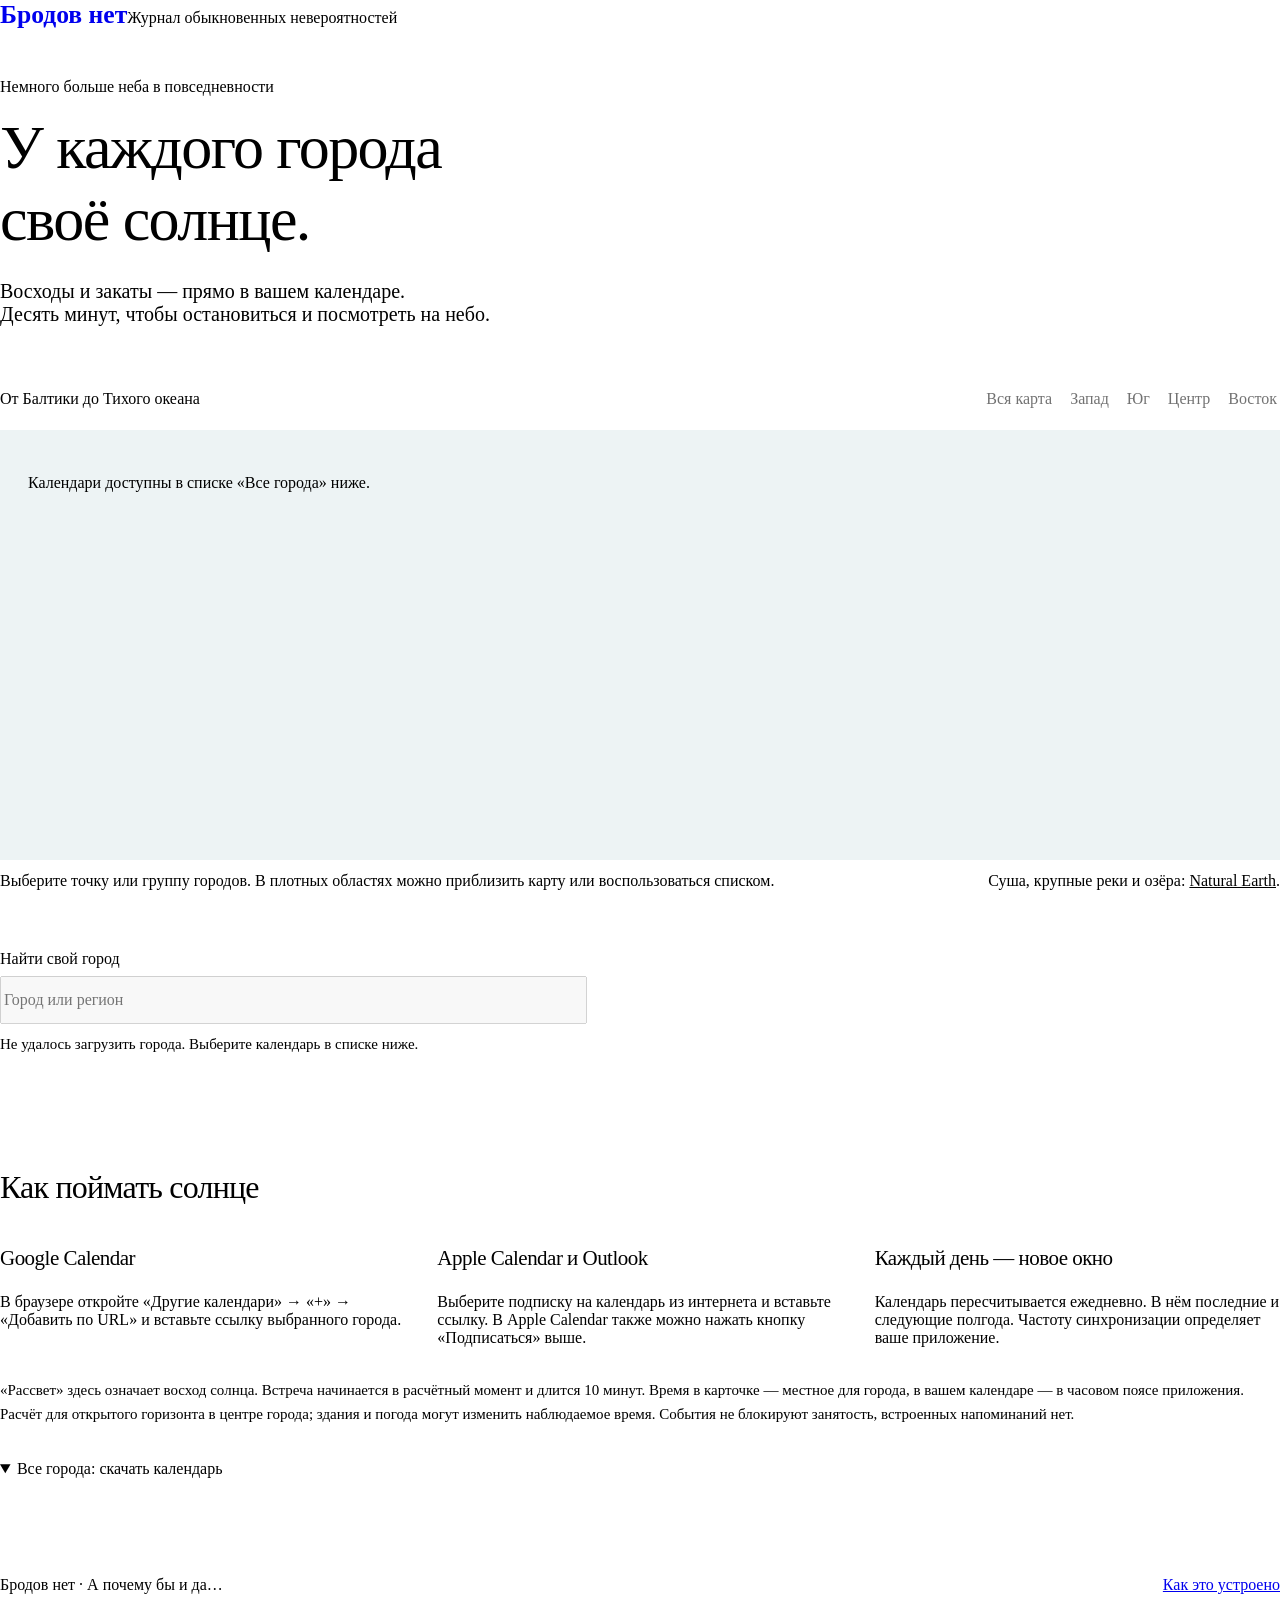
==== commit 1e44e54c: "Use shared container, input and focus styles" ====
--- a/web/index.html
+++ b/web/index.html
@@ -9,12 +9,12 @@
 <meta property="og:image:width" content="1200"><meta property="og:image:height" content="630"><meta property="og:image:alt" content="У каждого города своё солнце. Календарь восходов и закатов — Бродов нет."><meta name="twitter:image:alt" content="У каждого города своё солнце. Календарь восходов и закатов — Бродов нет.">
 <link rel="stylesheet" href="brodov-style/css/brodov.css"><link rel="stylesheet" href="style.css"><script src="app.js" defer></script>
 </head>
-<body class="brodov-scope"><a class="skip" href="#cities">К выбору города</a><div class="page">
+<body class="brodov-scope"><a class="skip" href="#cities">К выбору города</a><div class="page brodov-container">
 <header class="brodov-compact-header"><a class="brand" href="https://brodov.net/">Бродов нет</a><span>Журнал обыкновенных невероятностей</span></header>
 <main><section class="intro"><div class="eyebrow">Немного больше неба в повседневности</div><h1>У каждого города<br>своё солнце.</h1><p>Восходы и закаты — прямо в вашем календаре.<br>Десять минут, чтобы остановиться и посмотреть на небо.</p></section>
 <section class="atlas" aria-label="Выбор города на карте"><div class="map-heading"><span>От Балтики до Тихого океана</span><div class="map-tabs" role="group" aria-label="Область карты"><button disabled data-view="all" aria-pressed="true">Вся карта</button><button disabled data-view="west" aria-pressed="false">Запад</button><button disabled data-view="south" aria-pressed="false">Юг</button><button disabled data-view="center" aria-pressed="false">Центр</button><button disabled data-view="east" aria-pressed="false">Восток</button></div></div><div id="map" class="map" aria-label="Карта городов"><p class="map-message">Карта загружается. Календари доступны в списке ниже.</p></div><p class="map-chosen" id="map-chosen" hidden><span id="map-selection"></span><button id="locate-city" type="button">Показать на карте</button></p><p class="map-note">Выберите точку или группу городов. В плотных областях можно приблизить карту или воспользоваться списком. <span>Суша, крупные реки и озёра: <a href="https://www.naturalearthdata.com/">Natural Earth</a>.</span></p></section>
-<div class="workspace"><section id="cities" class="cities"><label for="search">Найти свой город</label><input id="search" type="search" disabled placeholder="Город или регион" autocomplete="off"><p id="count" class="muted">Городов: {{CITY_COUNT}}</p><div id="city-list" class="city-list" role="group" aria-label="Города"></div><p id="empty" hidden>Такого города пока нет. Попробуйте другое название.</p></section>
-<section class="selection" aria-labelledby="city-title"><h2 id="city-title">Москва</h2><p id="today" class="muted date-line"></p><p id="timezone" class="muted zone-line">Местное время города</p><div class="sun-times"><div><span>Восход</span><strong id="rise">—</strong></div><div><span>Закат</span><strong id="set">—</strong></div></div><a id="subscribe" class="primary brodov-button" href="webcal://brodov.net/sun-calendar/moscow.ics">Подписаться на календарь</a><div class="subscription-actions"><div class="url-row"><label class="sr-only" for="calendar-url">Ссылка на календарь</label><input id="calendar-url" readonly value="https://brodov.net/sun-calendar/moscow.ics"><button id="copy" type="button">Копировать</button></div><p id="copy-status" role="status"></p><a id="download" class="download" href="moscow.ics" download>Скачать ICS</a></div><div class="calendar-notes"><p id="period">6 месяцев назад и 6 месяцев вперёд. События по 10 минут.</p><p>Подписка обновляется автоматически. Скачанный файл — разовая копия.</p><p id="polar" hidden>В полярный день и полярную ночь события без восхода или заката пропускаются.</p></div></section></div>
+<div class="workspace"><section id="cities" class="cities"><label for="search">Найти свой город</label><input class="brodov-input" id="search" type="search" disabled placeholder="Город или регион" autocomplete="off"><p id="count" class="muted">Городов: {{CITY_COUNT}}</p><div id="city-list" class="city-list" role="group" aria-label="Города"></div><p id="empty" hidden>Такого города пока нет. Попробуйте другое название.</p></section>
+<section class="selection" aria-labelledby="city-title"><h2 id="city-title">Москва</h2><p id="today" class="muted date-line"></p><p id="timezone" class="muted zone-line">Местное время города</p><div class="sun-times"><div><span>Восход</span><strong id="rise">—</strong></div><div><span>Закат</span><strong id="set">—</strong></div></div><a id="subscribe" class="primary brodov-button" href="webcal://brodov.net/sun-calendar/moscow.ics">Подписаться на календарь</a><div class="subscription-actions"><div class="url-row"><label class="sr-only" for="calendar-url">Ссылка на календарь</label><input class="brodov-input" id="calendar-url" readonly value="https://brodov.net/sun-calendar/moscow.ics"><button id="copy" type="button">Копировать</button></div><p id="copy-status" role="status"></p><a id="download" class="download" href="moscow.ics" download>Скачать ICS</a></div><div class="calendar-notes"><p id="period">6 месяцев назад и 6 месяцев вперёд. События по 10 минут.</p><p>Подписка обновляется автоматически. Скачанный файл — разовая копия.</p><p id="polar" hidden>В полярный день и полярную ночь события без восхода или заката пропускаются.</p></div></section></div>
 <section class="details"><h2>Как поймать солнце</h2><div class="instructions"><div><h3>Google Calendar</h3><p>В браузере откройте «Другие календари» → «+» → «Добавить по URL» и вставьте ссылку выбранного города.</p></div><div><h3>Apple Calendar и Outlook</h3><p>Выберите подписку на календарь из интернета и вставьте ссылку. В Apple Calendar также можно нажать кнопку «Подписаться» выше.</p></div><div><h3>Каждый день — новое окно</h3><p>Календарь пересчитывается ежедневно. В нём последние и следующие полгода. Частоту синхронизации определяет ваше приложение.</p></div></div><p class="muted">«Рассвет» здесь означает восход солнца. Встреча начинается в расчётный момент и длится 10 минут. Время в карточке — местное для города, в вашем календаре — в часовом поясе приложения. Расчёт для открытого горизонта в центре города; здания и погода могут изменить наблюдаемое время. События не блокируют занятость, встроенных напоминаний нет.</p></section>
 <noscript><p class="muted">Выберите город в списке ниже, чтобы скачать его календарь. Для автоматического обновления скопируйте адрес ссылки в подписки своего приложения.</p><style>.atlas,.workspace{display:none}</style></noscript><details class="all-links" id="all-calendars" open><summary>Все города: скачать календарь</summary><ul><!-- CITY_LINKS --></ul></details>
 </main><footer><span>Бродов нет · А почему бы и да…</span><a href="https://github.com/samael500/sun-calendar">Как это устроено</a></footer></div></body></html>
--- a/web/style.css
+++ b/web/style.css
@@ -1,6 +1,6 @@
 @import url('map-tokens.css');
-body{margin:0;background:var(--brodov-paper);color:var(--brodov-ink);font:18px/1.65 var(--brodov-font-serif)}button,input,summary{font:16px/1.4 var(--brodov-font-sans)}button,a,input{touch-action:manipulation}button{cursor:pointer;color:inherit}button:disabled{cursor:default;opacity:.55}a:focus-visible,button:focus-visible,input:focus-visible,summary:focus-visible{outline:2px solid var(--brodov-accent);outline-offset:4px}button:focus-visible{position:relative;z-index:5}
-.page{max-width:var(--brodov-container-width);margin:auto;padding:0 var(--brodov-gutter-desktop)}header,footer{display:flex;justify-content:space-between;align-items:baseline;gap:15px;flex-wrap:wrap;padding:32px 0}header.brodov-compact-header{border-bottom:1px solid var(--brodov-line)}
+body{margin:0;background:var(--brodov-paper);color:var(--brodov-ink);font:18px/1.65 var(--brodov-font-serif)}button,input,summary{font:16px/1.4 var(--brodov-font-sans)}button,a,input{touch-action:manipulation}button{cursor:pointer;color:inherit}button:disabled{cursor:default;opacity:.55}button:focus-visible{position:relative;z-index:5}
+footer{display:flex;justify-content:space-between;align-items:baseline;gap:15px;flex-wrap:wrap;padding:32px 0}header.brodov-compact-header{flex-wrap:wrap;border-bottom:1px solid var(--brodov-line)}
 .brand{font-size:1.6rem;font-weight:600;text-decoration:none;white-space:nowrap}header span{font:16px/1.5 var(--brodov-font-sans);color:var(--brodov-accent)}footer{border-top:1px solid var(--brodov-line);margin-top:40px;font:15px/1.5 var(--brodov-font-sans);color:var(--brodov-muted)}
 .intro{padding:48px 0 32px}
 .eyebrow{font:16px/1.5 var(--brodov-font-sans);color:var(--brodov-accent);margin:0}h1,h2,h3{font-weight:var(--brodov-weight-heading);line-height:1.16;letter-spacing:-.025em}h1{font-size:clamp(38px,5.2vw,62px);margin:16px 0 24px}h2{font-size:32px;margin:10px 0 18px}h3{font-size:21px;line-height:1.3}
@@ -47,7 +47,7 @@
 .popup-zoom{border:0;background:none;color:var(--brodov-accent);text-decoration:underline;text-underline-offset:3px;padding:6px 8px}
 .workspace{display:grid;grid-template-columns:minmax(0,1fr) minmax(0,1.1fr);gap:48px;margin:44px 0 56px}
 .cities label{display:block;font:18px/1.5 var(--brodov-font-sans);margin-bottom:8px}
-.cities input{font-size:18px;width:100%;min-width:0;min-height:48px;border:0;border-bottom:1px solid var(--brodov-line);background:transparent;padding:10px 0;color:var(--brodov-ink);border-radius:0}
+.cities input{width:100%;min-width:0;min-height:48px}
 .muted{font:16px/1.5 var(--brodov-font-sans);color:var(--brodov-muted)}#count{font-size:15px;margin:12px 0}
 .city-list{max-height:418px;overflow:auto;display:grid;grid-template-columns:repeat(2,minmax(0,1fr));align-content:start;gap:3px 8px;padding:5px;scroll-padding:5px}
 .city-list button{text-align:left;border:0;background:transparent;border-radius:8px;padding:10px;min-height:var(--brodov-control-size);overflow-wrap:anywhere;line-height:1.4}
@@ -60,11 +60,12 @@
 .sun-times{display:grid;grid-template-columns:1fr 1fr;gap:20px;margin:26px 0 22px}
 .sun-times span{display:block;font:16px/1.5 var(--brodov-font-sans);color:var(--brodov-muted)}
 .sun-times strong{display:block;font:400 clamp(36px,4vw,48px)/1.3 var(--brodov-font-serif);color:var(--brodov-ink);margin-top:5px}
-.primary{font:18px/1.5 var(--brodov-font-sans);display:inline-block;min-height:48px;background:var(--brodov-button-paper);color:var(--brodov-button-ink);padding:12px 20px;border-radius:10px;text-decoration:none}
-.primary:hover{background:var(--brodov-button-hover)}
+.primary{min-height:48px}
+
 .subscription-actions{margin-top:18px}
 .url-row{display:flex;align-items:center;gap:12px;border-bottom:1px solid var(--brodov-line)}
-.url-row input{min-width:0;flex:1;width:0;min-height:var(--brodov-control-size);border:0;background:transparent;color:var(--brodov-muted);font-size:15px;padding:10px 0}
+/* One underline belongs to the whole input + copy-button group. */
+.url-row input{min-width:0;flex:1;width:0;border-bottom:0;color:var(--brodov-muted);font-size:15px}
 .url-row button{border:0;background:none;color:var(--brodov-accent);padding:10px 0;min-height:var(--brodov-control-size);text-decoration:underline;text-underline-offset:3px}
 .download{display:inline-block;font:16px/1.5 var(--brodov-font-sans);padding:8px 0;min-height:var(--brodov-control-size);color:var(--brodov-accent)}#copy-status{font:15px/1.5 var(--brodov-font-sans);color:var(--brodov-accent);min-height:23px;margin:4px 0}
 .calendar-notes{margin-top:15px;padding-top:15px;border-top:1px solid var(--brodov-line);font:15px/1.55 var(--brodov-font-sans);color:var(--brodov-muted)}
@@ -83,7 +84,7 @@
 .selection{padding-left:24px}
 .city-list{grid-template-columns:1fr}
 .instructions{gap:22px}}
-@media(max-width:700px){.page{padding:0 var(--brodov-gutter-mobile)}header.brodov-compact-header{gap:8px;padding:26px 0}header span{font-size:15px}
+@media(max-width:700px){header.brodov-compact-header{gap:8px;padding:26px 0}header span{font-size:15px}
 .intro{padding:32px 0 24px}
 .intro>p:last-child{font-size:18px}
 .map-heading{gap:4px}
